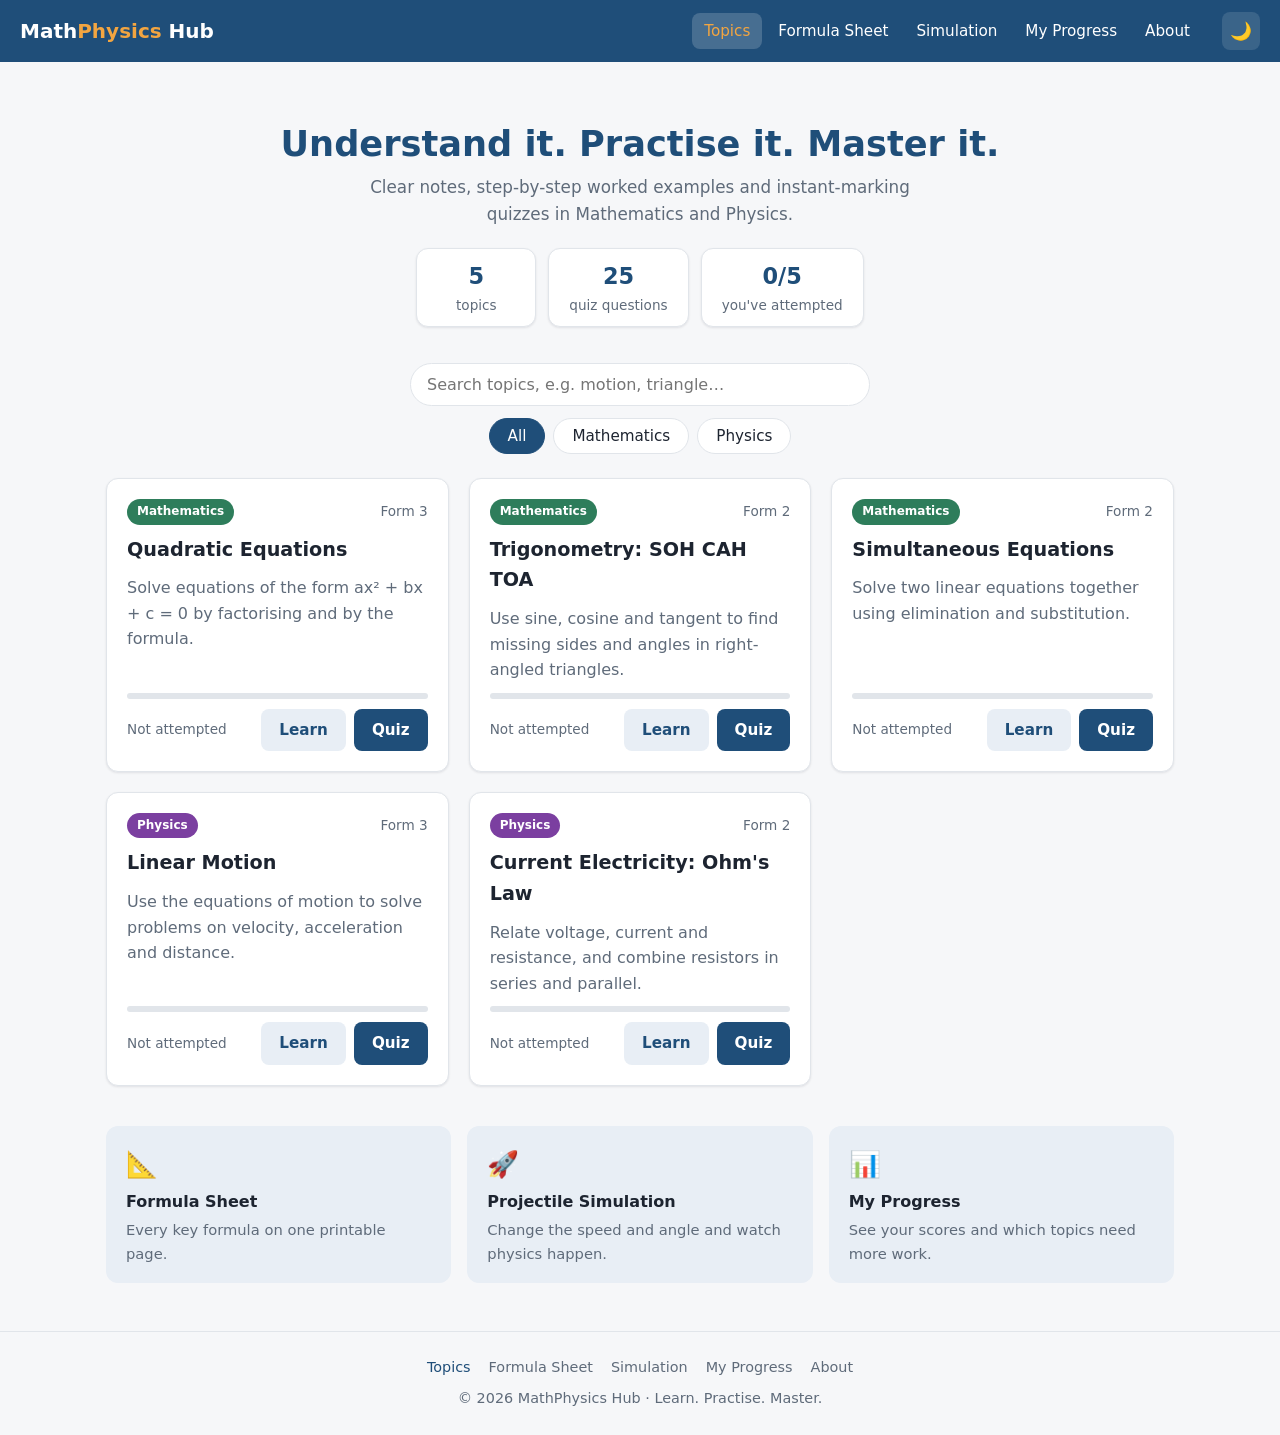
==== index.html @ a2890651 "first commit" ====
<!DOCTYPE html>
<html lang="en">
<head>
  <meta charset="UTF-8">
  <meta name="viewport" content="width=device-width, initial-scale=1.0">
  <title>MathPhysics Hub — Learn &amp; Practise</title>
  <meta name="description" content="Free Mathematics and Physics notes, worked examples and quizzes for secondary school students.">
  <link rel="stylesheet" href="css/style.css">
</head>
<body data-page="home">

  <div id="site-header"></div>

  <main>
    <section class="hero">
      <h1>Understand it. Practise it. Master it.</h1>
      <p>Clear notes, step-by-step worked examples and instant-marking quizzes in Mathematics and Physics.</p>
      <div class="hero-stats" id="hero-stats"></div>
    </section>

    <!-- Search and subject filter -->
    <div class="toolbar">
      <input type="search" id="search" class="search" placeholder="Search topics, e.g. motion, triangle…" aria-label="Search topics">
      <div class="filters" id="filters">
        <button class="filter active" data-subject="All">All</button>
        <button class="filter" data-subject="Mathematics">Mathematics</button>
        <button class="filter" data-subject="Physics">Physics</button>
      </div>
    </div>

    <!-- Topic cards are inserted here by js/home.js -->
    <section class="topic-grid" id="topic-grid"></section>
    <p class="empty" id="empty" hidden>No topics match your search.</p>

    <!-- Quick links to the other pages -->
    <section class="feature-row">
      <a class="feature" href="formulas.html">
        <span class="feature-icon">📐</span>
        <b>Formula Sheet</b>
        <span>Every key formula on one printable page.</span>
      </a>
      <a class="feature" href="simulation.html">
        <span class="feature-icon">🚀</span>
        <b>Projectile Simulation</b>
        <span>Change the speed and angle and watch physics happen.</span>
      </a>
      <a class="feature" href="progress.html">
        <span class="feature-icon">📊</span>
        <b>My Progress</b>
        <span>See your scores and which topics need more work.</span>
      </a>
    </section>
  </main>

  <div id="site-footer"></div>

  <script src="js/data.js"></script>
  <script src="js/progress.js"></script>
  <script src="js/layout.js"></script>
  <script src="js/home.js"></script>
</body>
</html>
---- css/style.css ----
/* =========================================================
   style.css — one stylesheet for the whole site.
   Change the colours in :root to restyle everything.
   Dark mode colours are in [data-theme="dark"].
   ========================================================= */

:root {
  --primary: #1f4e79;      /* main blue */
  --primary-dark: #163a5a;
  --primary-soft: #e8eef5;
  --accent: #f2a541;       /* orange highlight */
  --accent-soft: #fff8ec;
  --maths: #2e7d5b;        /* green tag */
  --physics: #7b3fa0;      /* purple tag */
  --bg: #f6f7f9;
  --card: #ffffff;
  --text: #1d2430;
  --muted: #5f6b7a;
  --border: #e1e5ea;
  --good: #2e7d32;
  --good-soft: #e8f5e9;
  --bad: #c62828;
  --bad-soft: #fdecea;
  --mid: #b26a00;
  --header: #1f4e79;
  --radius: 12px;
  --shadow: 0 1px 3px rgba(16, 24, 40, 0.06), 0 1px 2px rgba(16, 24, 40, 0.04);
}

[data-theme="dark"] {
  --primary: #7fb3e6;
  --primary-dark: #a5cbf0;
  --primary-soft: #1d2b3a;
  --accent: #f2b45c;
  --accent-soft: #2a2416;
  --maths: #3f9b74;
  --physics: #9a62bf;
  --bg: #11161d;
  --card: #1a212b;
  --text: #e6eaf0;
  --muted: #9aa6b5;
  --border: #2c3542;
  --good: #66bb6a;
  --good-soft: #1b2e1e;
  --bad: #ef6b6b;
  --bad-soft: #3a1f1f;
  --mid: #f2b45c;
  --header: #0d1a28;
  --shadow: none;
}

* { box-sizing: border-box; margin: 0; padding: 0; }

body {
  font-family: system-ui, -apple-system, "Segoe UI", Roboto, sans-serif;
  background: var(--bg);
  color: var(--text);
  line-height: 1.6;
  display: flex;
  flex-direction: column;
  min-height: 100vh;
}

main { flex: 1; width: 100%; max-width: 1100px; margin: 0 auto; padding: 24px 16px 48px; }
.page { max-width: 800px; }
.page.wide { max-width: 1100px; }

a { color: var(--primary); }
h1 { font-size: 1.9rem; line-height: 1.25; margin: 8px 0; }
h2 { font-size: 1.2rem; }
h3 { font-size: 1.05rem; margin-bottom: 6px; }
ul, ol { padding-left: 22px; margin: 6px 0; }
button, input, select { font-family: inherit; }

/* ---------- Header ---------- */
.site-header {
  background: var(--header);
  color: #fff;
  padding: 12px 20px;
  display: flex;
  align-items: center;
  flex-wrap: wrap;
  gap: 8px 20px;
  position: sticky;
  top: 0;
  z-index: 10;
}
.logo { color: #fff; font-weight: 700; font-size: 1.25rem; text-decoration: none; margin-right: auto; }
.logo span { color: #f2a541; }
.header-buttons { order: 2; display: flex; gap: 6px; }
#main-nav { order: 1; display: flex; gap: 4px; flex-wrap: wrap; }
#main-nav a {
  color: #fff;
  text-decoration: none;
  font-weight: 500;
  padding: 6px 12px;
  border-radius: 8px;
  font-size: 0.95rem;
}
#main-nav a:hover { background: rgba(255, 255, 255, 0.12); }
#main-nav a.active { background: rgba(255, 255, 255, 0.18); color: #f2a541; }

.icon-btn {
  background: rgba(255, 255, 255, 0.12);
  border: none;
  color: #fff;
  width: 38px;
  height: 38px;
  border-radius: 8px;
  font-size: 1.1rem;
  cursor: pointer;
}
.icon-btn:hover { background: rgba(255, 255, 255, 0.22); }
.menu-btn { display: none; }

/* ---------- Footer ---------- */
.site-footer { text-align: center; padding: 24px 16px; color: var(--muted); font-size: 0.9rem; border-top: 1px solid var(--border); }
.footer-nav { display: flex; justify-content: center; flex-wrap: wrap; gap: 6px 18px; margin-bottom: 8px; }
.footer-nav a { color: var(--muted); text-decoration: none; }
.footer-nav a:hover, .footer-nav a.active { color: var(--primary); }

/* ---------- Home page ---------- */
.hero { text-align: center; padding: 28px 0 16px; }
.hero h1 { font-size: 2.2rem; color: var(--primary); }
.hero p { color: var(--muted); max-width: 560px; margin: 0 auto; font-size: 1.05rem; }
.hero-stats { display: flex; justify-content: center; gap: 12px; margin-top: 20px; flex-wrap: wrap; }
.hero-stats div, .stat {
  background: var(--card);
  border: 1px solid var(--border);
  border-radius: var(--radius);
  padding: 10px 20px;
  min-width: 120px;
  display: flex;
  flex-direction: column;
  box-shadow: var(--shadow);
}
.hero-stats b, .stat b { font-size: 1.4rem; color: var(--primary); }
.hero-stats span, .stat span { font-size: 0.85rem; color: var(--muted); }

.toolbar { display: flex; flex-direction: column; align-items: center; gap: 12px; margin: 20px 0 24px; }
.search {
  width: 100%;
  max-width: 460px;
  padding: 11px 16px;
  border: 1px solid var(--border);
  border-radius: 999px;
  background: var(--card);
  color: var(--text);
  font-size: 1rem;
}
.search:focus { outline: 2px solid var(--primary); outline-offset: 1px; }

.filters { display: flex; justify-content: center; gap: 8px; flex-wrap: wrap; }
.filter {
  border: 1px solid var(--border);
  background: var(--card);
  color: var(--text);
  padding: 8px 18px;
  border-radius: 999px;
  cursor: pointer;
  font-size: 0.95rem;
}
.filter.active { background: var(--primary); color: var(--card); border-color: var(--primary); }

.topic-grid { display: grid; grid-template-columns: repeat(auto-fill, minmax(290px, 1fr)); gap: 20px; }
.empty { text-align: center; color: var(--muted); padding: 24px; }

.topic-card {
  background: var(--card);
  border: 1px solid var(--border);
  border-radius: var(--radius);
  padding: 20px;
  display: flex;
  flex-direction: column;
  gap: 10px;
  box-shadow: var(--shadow);
  transition: transform 0.15s, box-shadow 0.15s;
}
.topic-card:hover { transform: translateY(-2px); box-shadow: 0 6px 16px rgba(16, 24, 40, 0.08); }
.topic-card h2 a { color: var(--text); text-decoration: none; }
.topic-card h2 a:hover { color: var(--primary); }
.topic-card p { color: var(--muted); flex: 1; }
.card-top, .card-bottom { display: flex; justify-content: space-between; align-items: center; gap: 8px; flex-wrap: wrap; }
.card-actions { display: flex; gap: 8px; flex-wrap: wrap; }
.card-actions.center { justify-content: center; margin-top: 16px; }

.mini-bar { height: 6px; background: var(--border); border-radius: 999px; overflow: hidden; }
.mini-bar div { height: 100%; background: var(--good); border-radius: 999px; }

.feature-row { display: grid; grid-template-columns: repeat(auto-fit, minmax(240px, 1fr)); gap: 16px; margin-top: 40px; }
.feature {
  background: var(--primary-soft);
  border-radius: var(--radius);
  padding: 18px 20px;
  text-decoration: none;
  color: var(--text);
  display: flex;
  flex-direction: column;
  gap: 4px;
}
.feature:hover { outline: 2px solid var(--primary); }
.feature-icon { font-size: 1.6rem; }
.feature span:last-child { color: var(--muted); font-size: 0.92rem; }

.tag { font-size: 0.75rem; font-weight: 600; color: #fff; padding: 3px 10px; border-radius: 999px; }
.tag.maths { background: var(--maths); }
.tag.physics { background: var(--physics); }
.level { font-size: 0.85rem; color: var(--muted); margin-left: 6px; }

.score-badge { font-size: 0.85rem; font-weight: 600; color: var(--good); }
.score-badge.none { color: var(--muted); font-weight: 400; }

/* ---------- Buttons ---------- */
.btn {
  display: inline-block;
  background: var(--primary);
  color: var(--card);
  border: none;
  padding: 9px 18px;
  border-radius: 8px;
  font-size: 0.95rem;
  font-weight: 600;
  text-decoration: none;
  cursor: pointer;
}
.btn:hover { background: var(--primary-dark); }
.btn-light { background: var(--primary-soft); color: var(--primary); }
.btn-light:hover { background: var(--border); }
.btn-small { padding: 6px 12px; font-size: 0.85rem; }
.btn-danger { background: transparent; color: var(--bad); border: 1px solid var(--bad); margin-top: 24px; }
.btn-danger:hover { background: var(--bad-soft); }

/* ---------- Topic page ---------- */
.breadcrumb { font-size: 0.9rem; color: var(--muted); margin-bottom: 12px; }
.breadcrumb a { text-decoration: none; }
.breadcrumb span { color: var(--text); }
.lead { color: var(--muted); font-size: 1.05rem; margin-bottom: 8px; }
.section-title { margin: 32px 0 12px; color: var(--primary); border-bottom: 2px solid var(--accent); padding-bottom: 4px; display: inline-block; }
.maths-title { color: var(--maths); }
.physics-title { color: var(--physics); }

.key-formulas:not(:empty) {
  background: var(--accent-soft);
  border: 1px solid var(--accent);
  border-radius: var(--radius);
  padding: 16px 20px;
  margin-top: 18px;
}
.key-formulas h2 { font-size: 1rem; margin-bottom: 4px; }
.key-formulas li, .formula-block li { font-family: "Cambria Math", Georgia, serif; font-size: 1.05rem; }

.note, .example {
  background: var(--card);
  border: 1px solid var(--border);
  border-radius: var(--radius);
  padding: 18px 20px;
  margin-bottom: 14px;
  box-shadow: var(--shadow);
}
.formula {
  background: var(--accent-soft);
  border-left: 4px solid var(--accent);
  padding: 10px 14px;
  margin: 10px 0;
  font-family: "Cambria Math", Georgia, serif;
  font-size: 1.1rem;
  line-height: 1.9;
}
.example-q { font-size: 1.05rem; }
.hint { color: var(--muted); font-size: 0.9rem; margin: 4px 0 10px; }
.solution { margin-top: 12px; padding-top: 12px; border-top: 1px dashed var(--border); }
.solution li { margin-bottom: 4px; }
.answer { font-weight: 700; color: var(--good); margin-top: 8px; }

.cta { text-align: center; background: var(--primary-soft); border-radius: var(--radius); padding: 24px; margin-top: 32px; }
.cta:empty { display: none; }
.cta p { margin-bottom: 10px; font-weight: 600; }

.pager { display: flex; justify-content: space-between; gap: 12px; margin-top: 24px; }
.pager-link {
  flex: 1;
  max-width: 48%;
  border: 1px solid var(--border);
  background: var(--card);
  border-radius: var(--radius);
  padding: 12px 16px;
  text-decoration: none;
  color: var(--text);
  font-weight: 600;
  display: flex;
  flex-direction: column;
}
.pager-link span { color: var(--muted); font-size: 0.85rem; font-weight: 400; }
.pager-link.next { text-align: right; margin-left: auto; }
.pager-link:hover { border-color: var(--primary); }

/* ---------- Quiz page ---------- */
.progress { background: var(--border); height: 8px; border-radius: 999px; overflow: hidden; margin-top: 12px; }
.progress-fill { background: var(--accent); height: 100%; width: 0; transition: width 0.3s; }
.progress-text { color: var(--muted); font-size: 0.9rem; margin: 6px 0 16px; }

.quiz-card { background: var(--card); border: 1px solid var(--border); border-radius: var(--radius); padding: 24px; box-shadow: var(--shadow); }
.question { font-size: 1.15rem; font-weight: 600; margin-bottom: 16px; }
.options { display: grid; gap: 10px; }
.option {
  text-align: left;
  padding: 12px 16px;
  border: 2px solid var(--border);
  background: var(--card);
  color: var(--text);
  border-radius: 10px;
  font-size: 1rem;
  cursor: pointer;
  display: flex;
  align-items: center;
  gap: 12px;
}
.option .key {
  flex-shrink: 0;
  width: 26px;
  height: 26px;
  border-radius: 6px;
  background: var(--primary-soft);
  color: var(--primary);
  font-size: 0.85rem;
  font-weight: 700;
  display: grid;
  place-items: center;
}
.option:hover:not(:disabled) { border-color: var(--primary); }
.option:disabled { cursor: default; color: var(--text); }
.option.correct { border-color: var(--good); background: var(--good-soft); }
.option.wrong { border-color: var(--bad); background: var(--bad-soft); }

.feedback { margin-top: 16px; }
.feedback p { margin-bottom: 10px; }
.good { color: var(--good); font-weight: 700; }
.bad { color: var(--bad); font-weight: 700; }

.results { text-align: center; padding: 12px 0; }
.big-score { font-size: 3rem; font-weight: 800; color: var(--primary); }
.percent { font-size: 1.3rem; color: var(--accent); font-weight: 700; margin-bottom: 8px; }

.review { list-style: none; padding: 0; }
.review li { border-left: 4px solid var(--border); padding: 8px 14px; margin-bottom: 10px; background: var(--bg); border-radius: 0 8px 8px 0; }
.review li.good-item { border-color: var(--good); }
.review li.bad-item { border-color: var(--bad); }

/* ---------- Progress page ---------- */
.stat-row { display: flex; gap: 12px; flex-wrap: wrap; margin: 20px 0; }
.stat { flex: 1; }
.progress-item {
  background: var(--card);
  border: 1px solid var(--border);
  border-radius: var(--radius);
  padding: 14px 18px;
  margin-bottom: 12px;
  display: flex;
  flex-direction: column;
  gap: 8px;
}
.progress-item-top, .progress-item-bottom { display: flex; justify-content: space-between; align-items: center; gap: 8px; flex-wrap: wrap; }
.progress-item-bottom span { color: var(--muted); font-size: 0.9rem; }
.progress-title { font-weight: 600; margin-left: 8px; text-decoration: none; color: var(--text); }
.progress-title:hover { color: var(--primary); }
.status { font-size: 0.85rem; font-weight: 600; }
.status.good { color: var(--good); }
.status.mid { color: var(--mid); }
.status.none { color: var(--muted); }

/* ---------- Formula sheet ---------- */
.title-row { display: flex; justify-content: space-between; align-items: flex-start; gap: 12px; flex-wrap: wrap; }
.formula-grid { display: grid; grid-template-columns: repeat(auto-fill, minmax(320px, 1fr)); gap: 14px; }
.formula-block { background: var(--card); border: 1px solid var(--border); border-radius: var(--radius); padding: 16px 20px; }
.formula-block h3 a { color: var(--text); text-decoration: none; }
.formula-block li { margin: 4px 0; }

/* ---------- Simulation ---------- */
.sim-layout { display: grid; grid-template-columns: 280px 1fr; gap: 20px; margin: 20px 0; align-items: start; }
.sim-controls {
  background: var(--card);
  border: 1px solid var(--border);
  border-radius: var(--radius);
  padding: 18px;
  display: flex;
  flex-direction: column;
  gap: 14px;
}
.sim-controls label { display: flex; flex-direction: column; gap: 6px; font-size: 0.95rem; }
.sim-controls input[type="range"] { width: 100%; accent-color: var(--accent); }
.sim-controls select { padding: 8px; border-radius: 8px; border: 1px solid var(--border); background: var(--card); color: var(--text); }
.sim-results:not(:empty) { border-top: 1px dashed var(--border); padding-top: 12px; }
.sim-canvas-wrap { background: var(--card); border: 1px solid var(--border); border-radius: var(--radius); padding: 8px; }
#canvas { width: 100%; height: auto; display: block; }

/* ---------- Small screens (phones & tablets) ---------- */
@media (max-width: 800px) {
  .sim-layout { grid-template-columns: 1fr; }
}

@media (max-width: 760px) {
  .menu-btn { display: block; }
  #main-nav {
    order: 3;
    display: none;
    width: 100%;
    flex-direction: column;
    padding-top: 6px;
  }
  #main-nav.open { display: flex; }
  .hero h1 { font-size: 1.7rem; }
  h1 { font-size: 1.55rem; }
  .pager { flex-direction: column; }
  .pager-link { max-width: 100%; }
}

/* ---------- Printing (formula sheet) ---------- */
@media print {
  #site-header, #site-footer, .no-print { display: none !important; }
  body { background: #fff; color: #000; }
  .formula-block { break-inside: avoid; border-color: #999; }
}
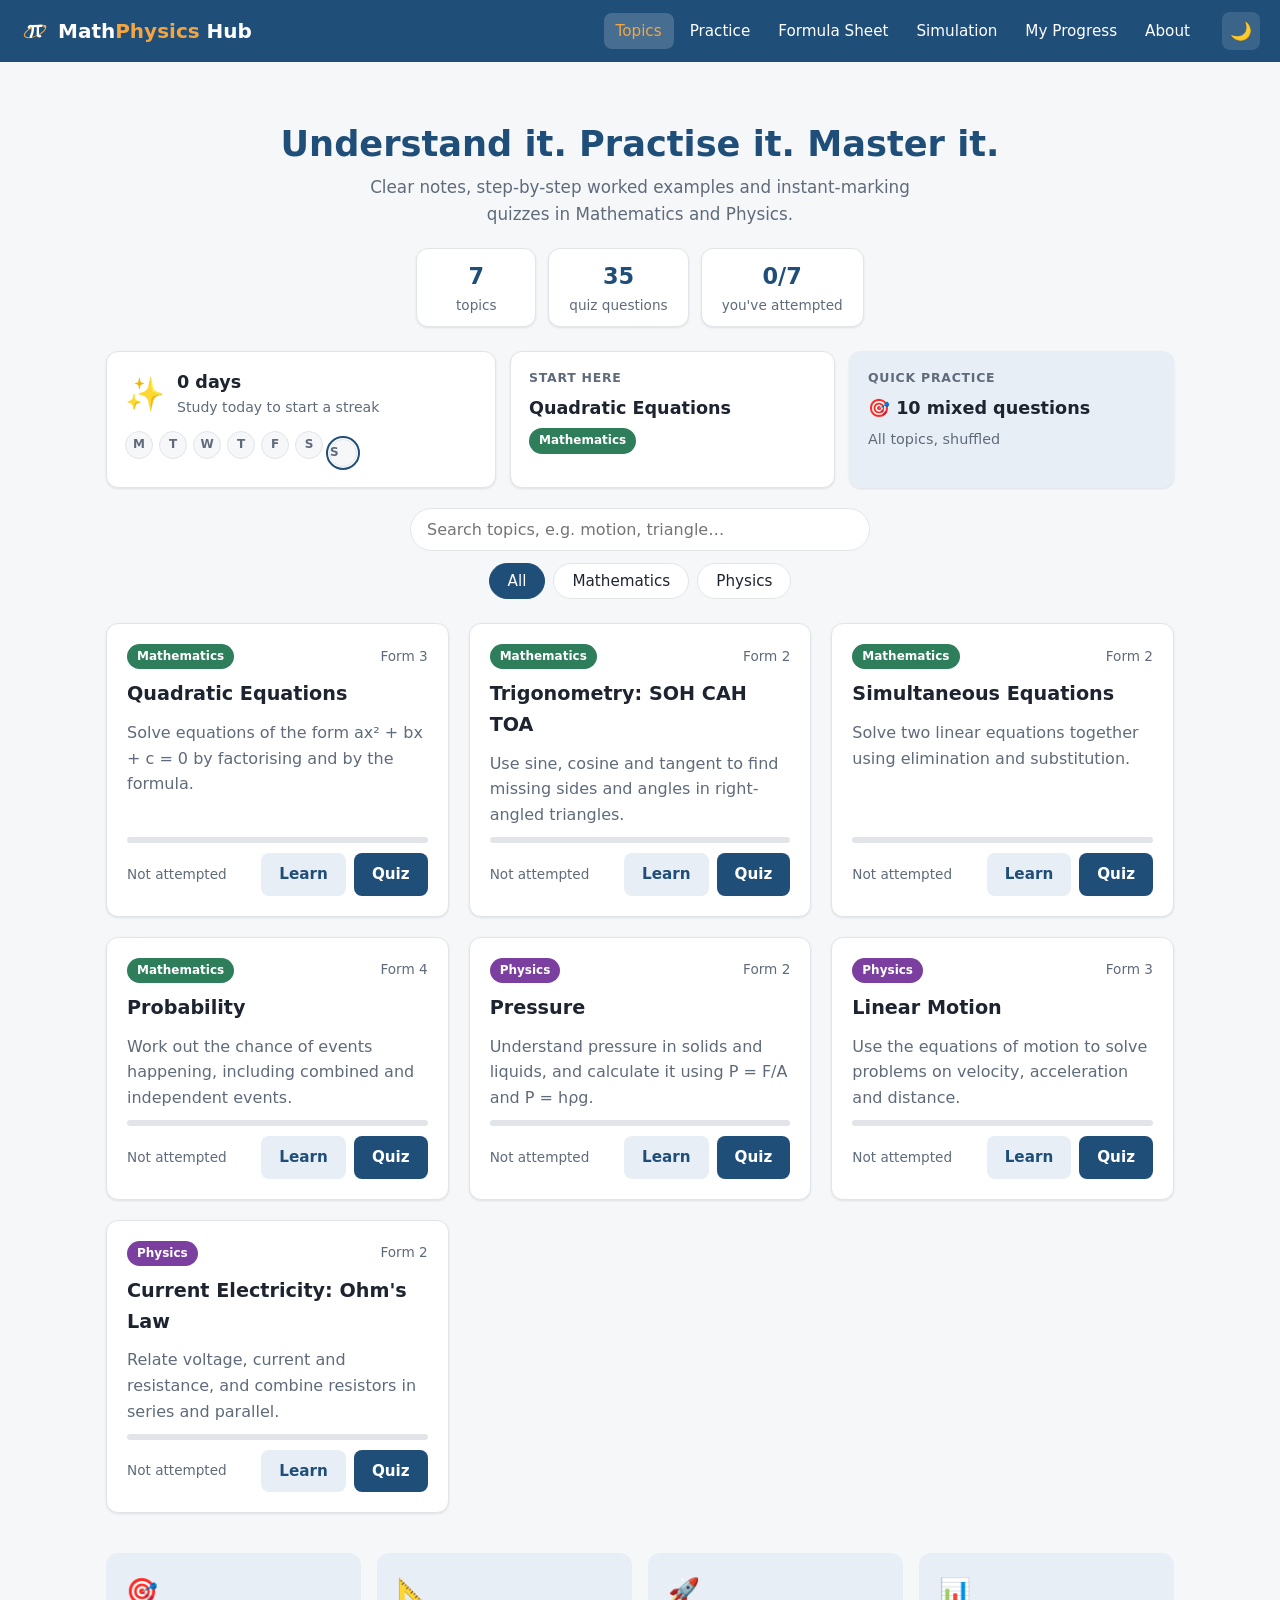
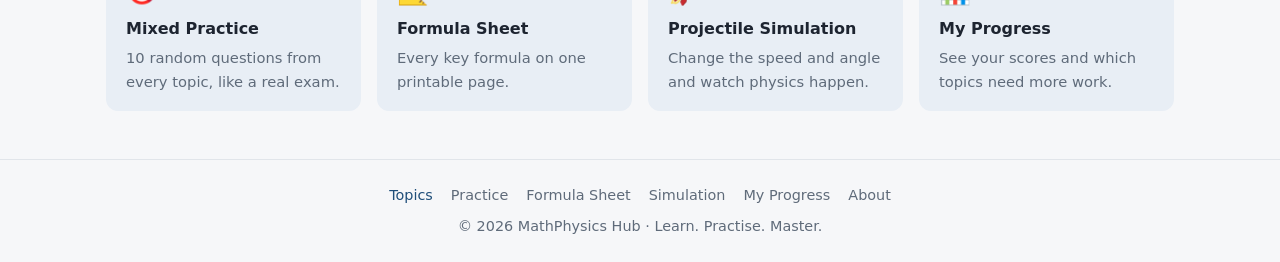
==== commit 341055e0: "Make site installable as an app (PWA) and add new features - Manifest, icons and service worker for " ====
--- a/index.html
+++ b/index.html
@@ -6,6 +6,16 @@
   <title>MathPhysics Hub — Learn &amp; Practise</title>
   <meta name="description" content="Free Mathematics and Physics notes, worked examples and quizzes for secondary school students.">
   <link rel="stylesheet" href="css/style.css">
+  <!-- Install as an app (PWA) -->
+  <link rel="manifest" href="manifest.webmanifest">
+  <meta name="theme-color" content="#1f4e79">
+  <link rel="icon" href="icons/icon.svg" type="image/svg+xml">
+  <link rel="icon" href="icons/icon-192.png" type="image/png" sizes="192x192">
+  <link rel="apple-touch-icon" href="icons/apple-touch-icon.png">
+  <meta name="apple-mobile-web-app-capable" content="yes">
+  <meta name="mobile-web-app-capable" content="yes">
+  <meta name="apple-mobile-web-app-title" content="MathPhysics">
+  <meta name="apple-mobile-web-app-status-bar-style" content="default">
 </head>
 <body data-page="home">
 
@@ -17,6 +27,22 @@
       <p>Clear notes, step-by-step worked examples and instant-marking quizzes in Mathematics and Physics.</p>
       <div class="hero-stats" id="hero-stats"></div>
     </section>
+
+    <!-- Install-as-app banner: shown by js/layout.js only when the phone can install -->
+    <section class="install-banner" id="install-banner" hidden>
+      <img src="icons/icon-192.png" alt="" width="52" height="52">
+      <div>
+        <b>Get the MathPhysics app</b>
+        <span>Install it on your phone. It opens from your home screen and works without internet.</span>
+      </div>
+      <div class="install-banner-actions">
+        <button class="btn install-trigger">Install</button>
+        <button class="install-dismiss" aria-label="Hide this message">Not now</button>
+      </div>
+    </section>
+
+    <!-- Study streak, continue where you left off, quick practice (js/home.js) -->
+    <section class="today" id="today"></section>
 
     <!-- Search and subject filter -->
     <div class="toolbar">
@@ -34,6 +60,11 @@
 
     <!-- Quick links to the other pages -->
     <section class="feature-row">
+      <a class="feature" href="quiz.html?id=mixed">
+        <span class="feature-icon">🎯</span>
+        <b>Mixed Practice</b>
+        <span>10 random questions from every topic, like a real exam.</span>
+      </a>
       <a class="feature" href="formulas.html">
         <span class="feature-icon">📐</span>
         <b>Formula Sheet</b>
--- a/css/style.css
+++ b/css/style.css
@@ -86,7 +86,8 @@
   z-index: 10;
 }
 .logo { color: #fff; font-weight: 700; font-size: 1.25rem; text-decoration: none; margin-right: auto; }
-.logo span { color: #f2a541; }
+.logo em { color: #f2a541; font-style: normal; }
+.nav-install { display: none; }
 .header-buttons { order: 2; display: flex; gap: 6px; }
 #main-nav { order: 1; display: flex; gap: 4px; flex-wrap: wrap; }
 #main-nav a {
@@ -393,6 +394,132 @@
 .sim-canvas-wrap { background: var(--card); border: 1px solid var(--border); border-radius: var(--radius); padding: 8px; }
 #canvas { width: 100%; height: auto; display: block; }
 
+/* ---------- Install as an app ---------- */
+.logo { display: inline-flex; align-items: center; gap: 8px; }
+.logo img { border-radius: 7px; }
+.install-btn {
+  background: #f2a541;
+  color: #1d2430;
+  border: none;
+  border-radius: 8px;
+  padding: 0 12px;
+  height: 38px;
+  font-weight: 700;
+  font-size: 0.9rem;
+  cursor: pointer;
+}
+.install-btn:hover { background: #f7bb68; }
+[hidden] { display: none !important; }
+
+.install-banner {
+  display: flex;
+  align-items: center;
+  gap: 14px;
+  background: var(--accent-soft);
+  border: 1px solid var(--accent);
+  border-radius: var(--radius);
+  padding: 14px 18px;
+  margin: 8px 0 20px;
+}
+.install-banner img { border-radius: 12px; flex-shrink: 0; }
+.install-banner div:nth-child(2) { flex: 1; display: flex; flex-direction: column; }
+.install-banner div:nth-child(2) span { color: var(--muted); font-size: 0.92rem; }
+.install-banner-actions { display: flex; align-items: center; gap: 8px; }
+.install-dismiss { background: none; border: none; color: var(--muted); cursor: pointer; font-size: 0.9rem; padding: 8px; }
+
+/* ---------- Today panel (home) ---------- */
+.today { display: grid; grid-template-columns: 1.2fr 1fr 1fr; gap: 14px; margin: 8px 0 4px; }
+.today-card {
+  background: var(--card);
+  border: 1px solid var(--border);
+  border-radius: var(--radius);
+  padding: 16px 18px;
+  box-shadow: var(--shadow);
+  display: flex;
+  flex-direction: column;
+  gap: 6px;
+  color: var(--text);
+  text-decoration: none;
+  align-items: flex-start;
+}
+a.today-card:hover { outline: 2px solid var(--primary); }
+.today-card b { font-size: 1.1rem; }
+.today-card > span:last-child:not(.tag) { color: var(--muted); font-size: 0.9rem; }
+.today-label { font-size: 0.78rem; text-transform: uppercase; letter-spacing: 0.06em; color: var(--muted); font-weight: 600; }
+.today-card.practice { background: var(--primary-soft); border-color: transparent; }
+.streak-top { display: flex; align-items: center; gap: 12px; }
+.streak-top div { display: flex; flex-direction: column; }
+.streak-top span:not(.flame) { color: var(--muted); font-size: 0.88rem; }
+.flame { font-size: 2rem; line-height: 1; }
+.week { display: flex; gap: 6px; margin-top: 6px; }
+.day {
+  width: 28px;
+  height: 28px;
+  border-radius: 50%;
+  display: grid;
+  place-items: center;
+  font-size: 0.75rem;
+  font-weight: 600;
+  background: var(--bg);
+  color: var(--muted);
+  border: 1px solid var(--border);
+}
+.day.on { background: var(--accent); color: #1d2430; border-color: var(--accent); }
+.day.today { outline: 2px solid var(--primary); outline-offset: 1px; }
+
+/* ---------- Mixed practice & sharing ---------- */
+.from-tag { display: inline-block; margin-bottom: 10px; }
+.revise { background: var(--bad-soft); border-radius: 10px; padding: 10px 14px; margin: 14px auto 0; max-width: 520px; }
+.revise.good-box { background: var(--good-soft); }
+.subject-switch { display: inline-flex; gap: 4px; margin-left: 10px; vertical-align: middle; }
+.subject-switch a { padding: 2px 10px; border-radius: 999px; border: 1px solid var(--border); font-size: 0.82rem; color: var(--muted); }
+.subject-switch a.on { background: var(--primary); border-color: var(--primary); color: var(--card); }
+.share-btn {
+  margin-top: 14px;
+  background: none;
+  border: 1px dashed var(--border);
+  color: var(--primary);
+  border-radius: 999px;
+  padding: 8px 18px;
+  font-size: 0.95rem;
+  cursor: pointer;
+}
+.share-btn:hover { border-color: var(--primary); }
+.muted { color: var(--muted); font-size: 0.9rem; }
+
+/* ---------- Toast & modal ---------- */
+.toast {
+  position: fixed;
+  left: 50%;
+  bottom: calc(20px + env(safe-area-inset-bottom));
+  transform: translateX(-50%);
+  background: #1d2430;
+  color: #fff;
+  padding: 12px 16px;
+  border-radius: 10px;
+  display: flex;
+  align-items: center;
+  gap: 14px;
+  box-shadow: 0 8px 24px rgba(0, 0, 0, 0.25);
+  z-index: 50;
+  width: max-content;
+  max-width: calc(100% - 32px);
+  font-size: 0.95rem;
+}
+.toast-action { background: #f2a541; color: #1d2430; border: none; border-radius: 6px; padding: 6px 12px; font-weight: 700; cursor: pointer; }
+.modal { position: fixed; inset: 0; background: rgba(0, 0, 0, 0.5); display: grid; place-items: center; padding: 16px; z-index: 60; }
+.modal-box { background: var(--card); color: var(--text); border-radius: var(--radius); padding: 22px; max-width: 420px; width: 100%; }
+.modal-box h2 { margin-bottom: 10px; color: var(--primary); }
+.modal-box li { margin-bottom: 8px; }
+.modal-box .btn { margin-top: 10px; width: 100%; }
+.share-icon { display: inline-block; border: 1px solid var(--border); border-radius: 4px; padding: 0 5px; }
+
+/* When opened as an installed app: respect the phone's notch / home bar */
+@media (display-mode: standalone) {
+  .site-header { padding-top: calc(12px + env(safe-area-inset-top)); }
+  .site-footer { padding-bottom: calc(24px + env(safe-area-inset-bottom)); }
+}
+
 /* ---------- Small screens (phones & tablets) ---------- */
 @media (max-width: 800px) {
   .sim-layout { grid-template-columns: 1fr; }
@@ -409,6 +536,25 @@
   }
   #main-nav.open { display: flex; }
   .hero h1 { font-size: 1.7rem; }
+  .today { grid-template-columns: 1fr; }
+  .install-banner { flex-wrap: wrap; }
+  .install-banner-actions { width: 100%; justify-content: flex-end; }
+  #install-btn { display: none !important; }   /* on phones it lives in the menu instead */
+  .nav-install {
+    display: block;
+    text-align: left;
+    background: #f2a541;
+    color: #1d2430;
+    border: none;
+    border-radius: 8px;
+    padding: 8px 12px;
+    font-weight: 700;
+    font-size: 0.95rem;
+    margin-top: 4px;
+    cursor: pointer;
+  }
+  .site-header { padding: 10px 14px; }
+  .logo { font-size: 1.1rem; }
   h1 { font-size: 1.55rem; }
   .pager { flex-direction: column; }
   .pager-link { max-width: 100%; }
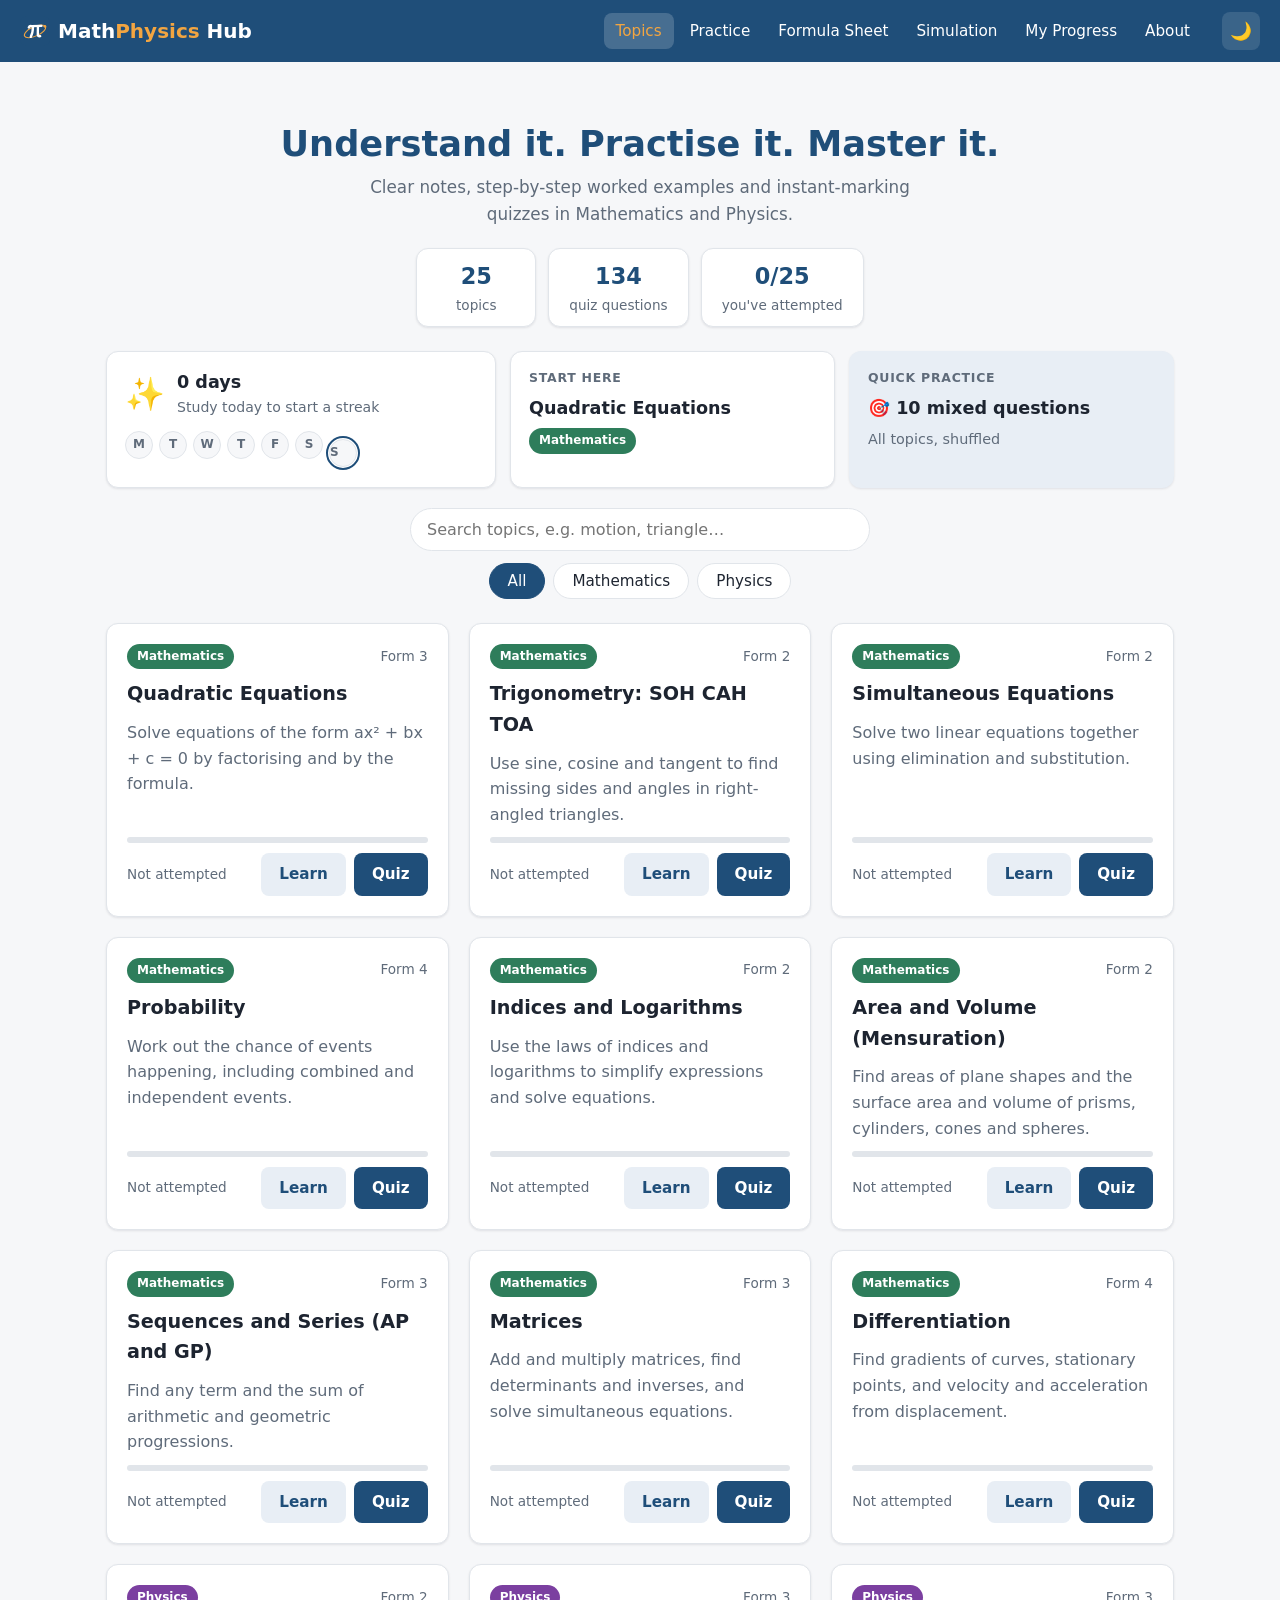
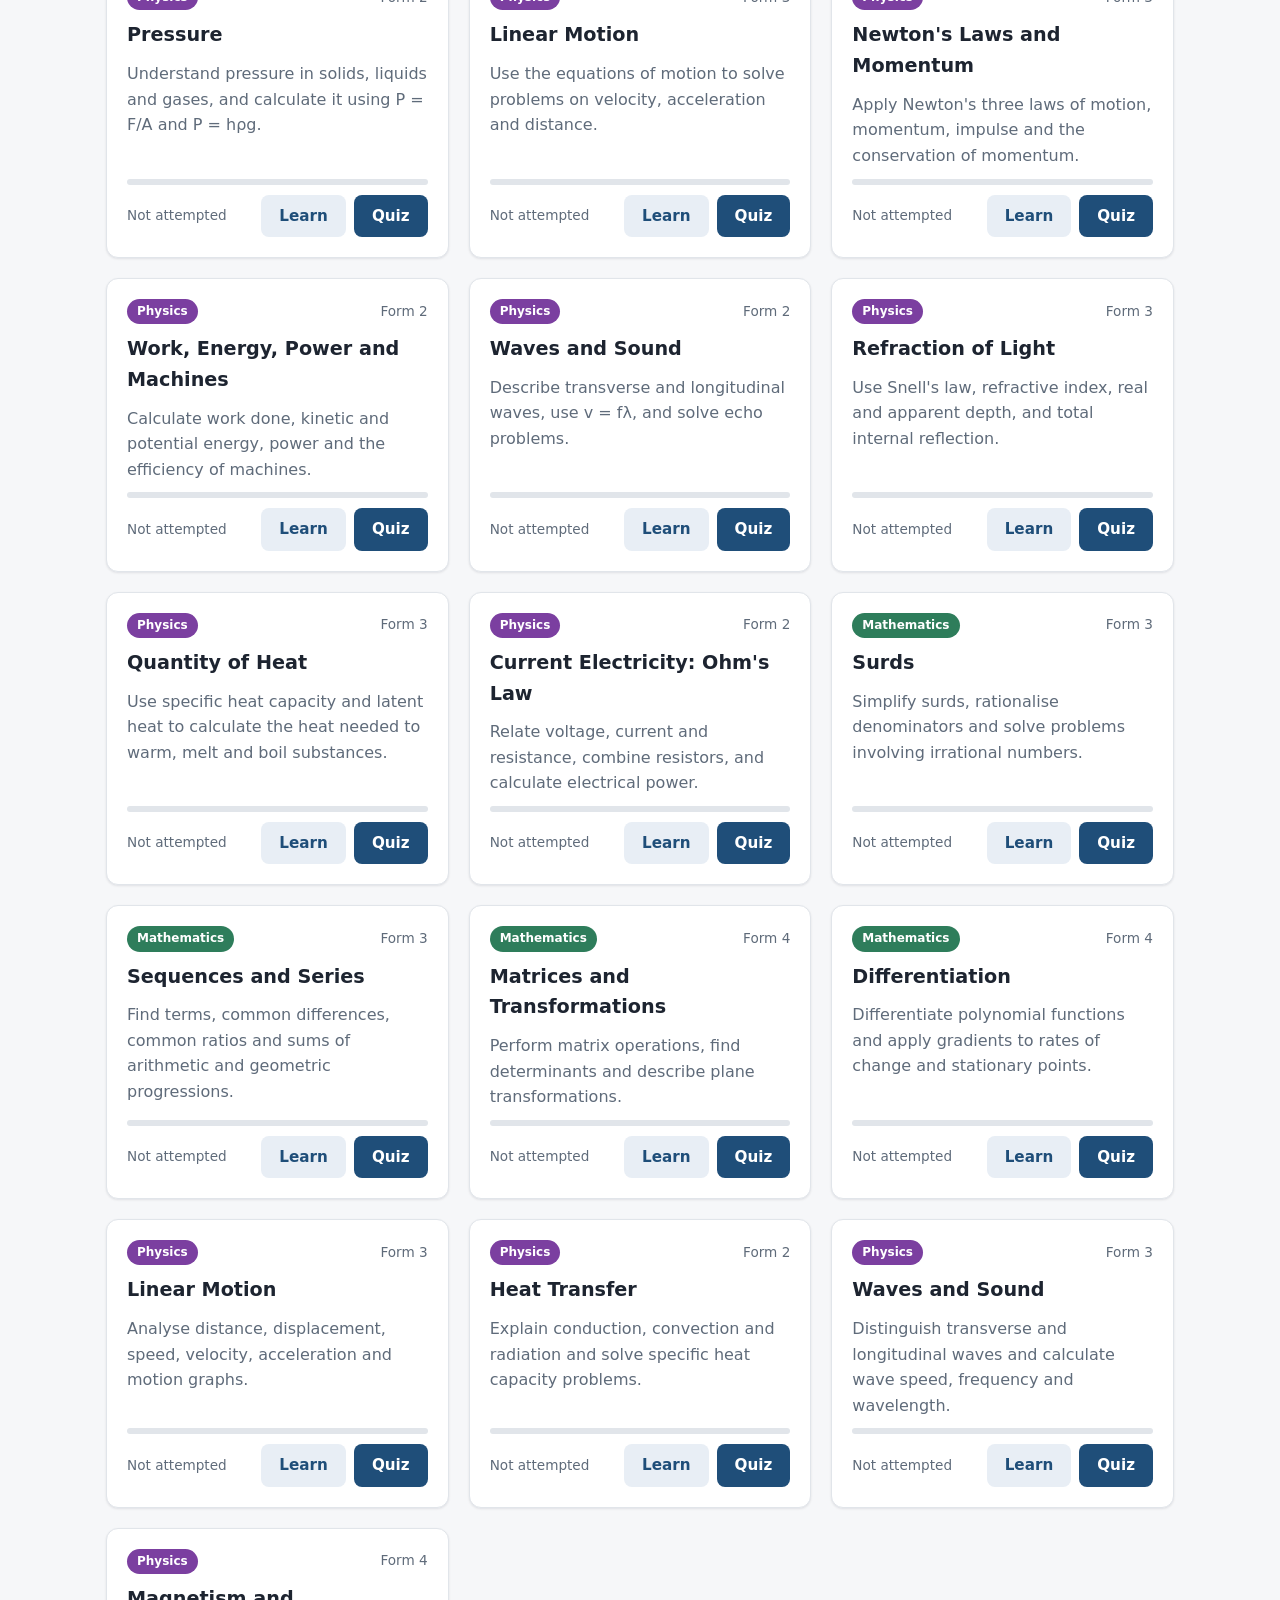
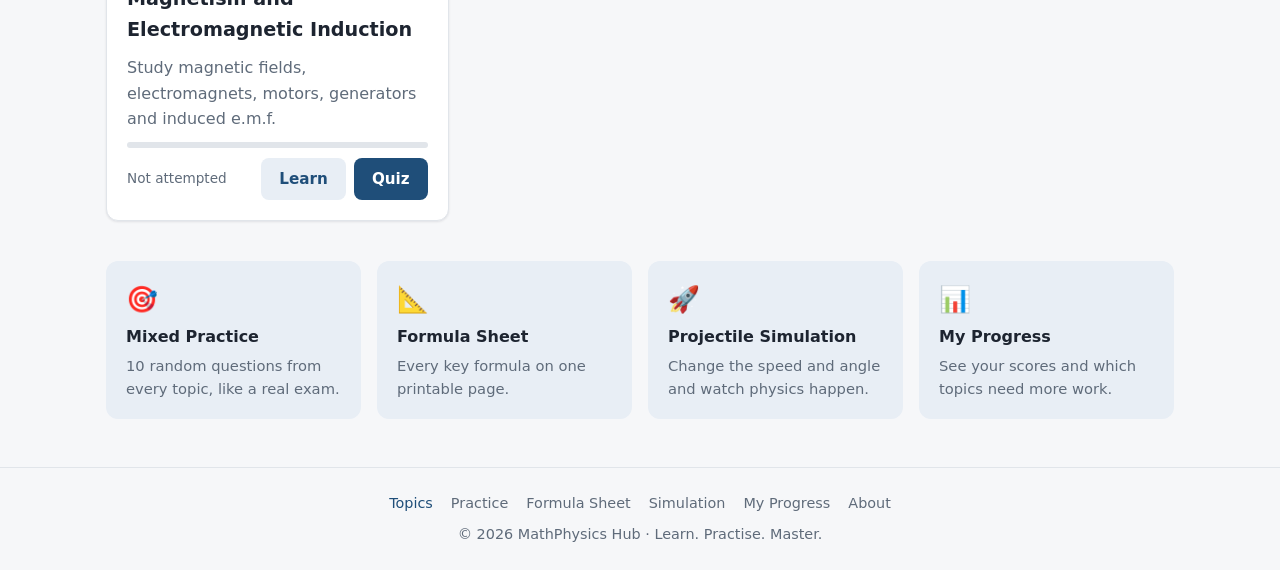
==== commit 2fab4584: "Integrate KCSE topics and practice page" ====
--- a/index.html
+++ b/index.html
@@ -86,6 +86,7 @@
   <div id="site-footer"></div>
 
   <script src="js/data.js"></script>
+  <script src="js/extra-topics.js"></script>
   <script src="js/progress.js"></script>
   <script src="js/layout.js"></script>
   <script src="js/home.js"></script>
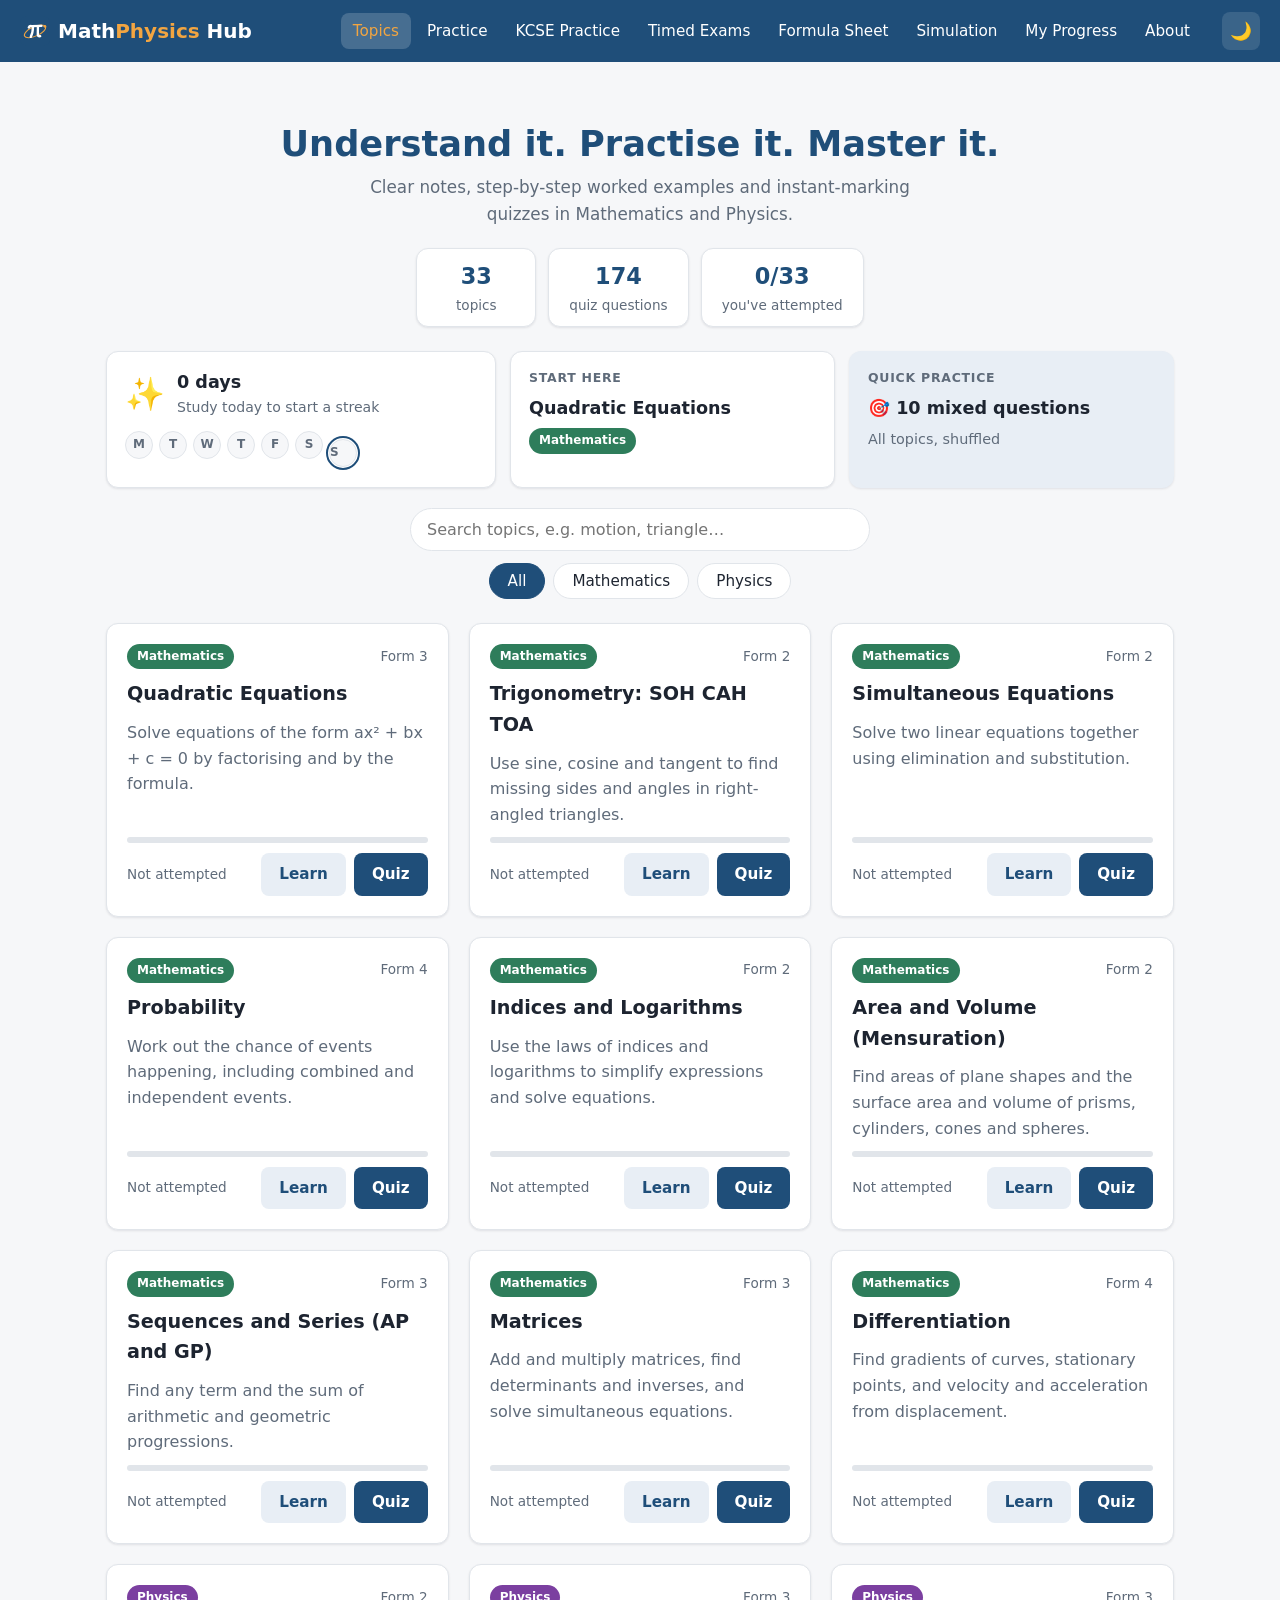
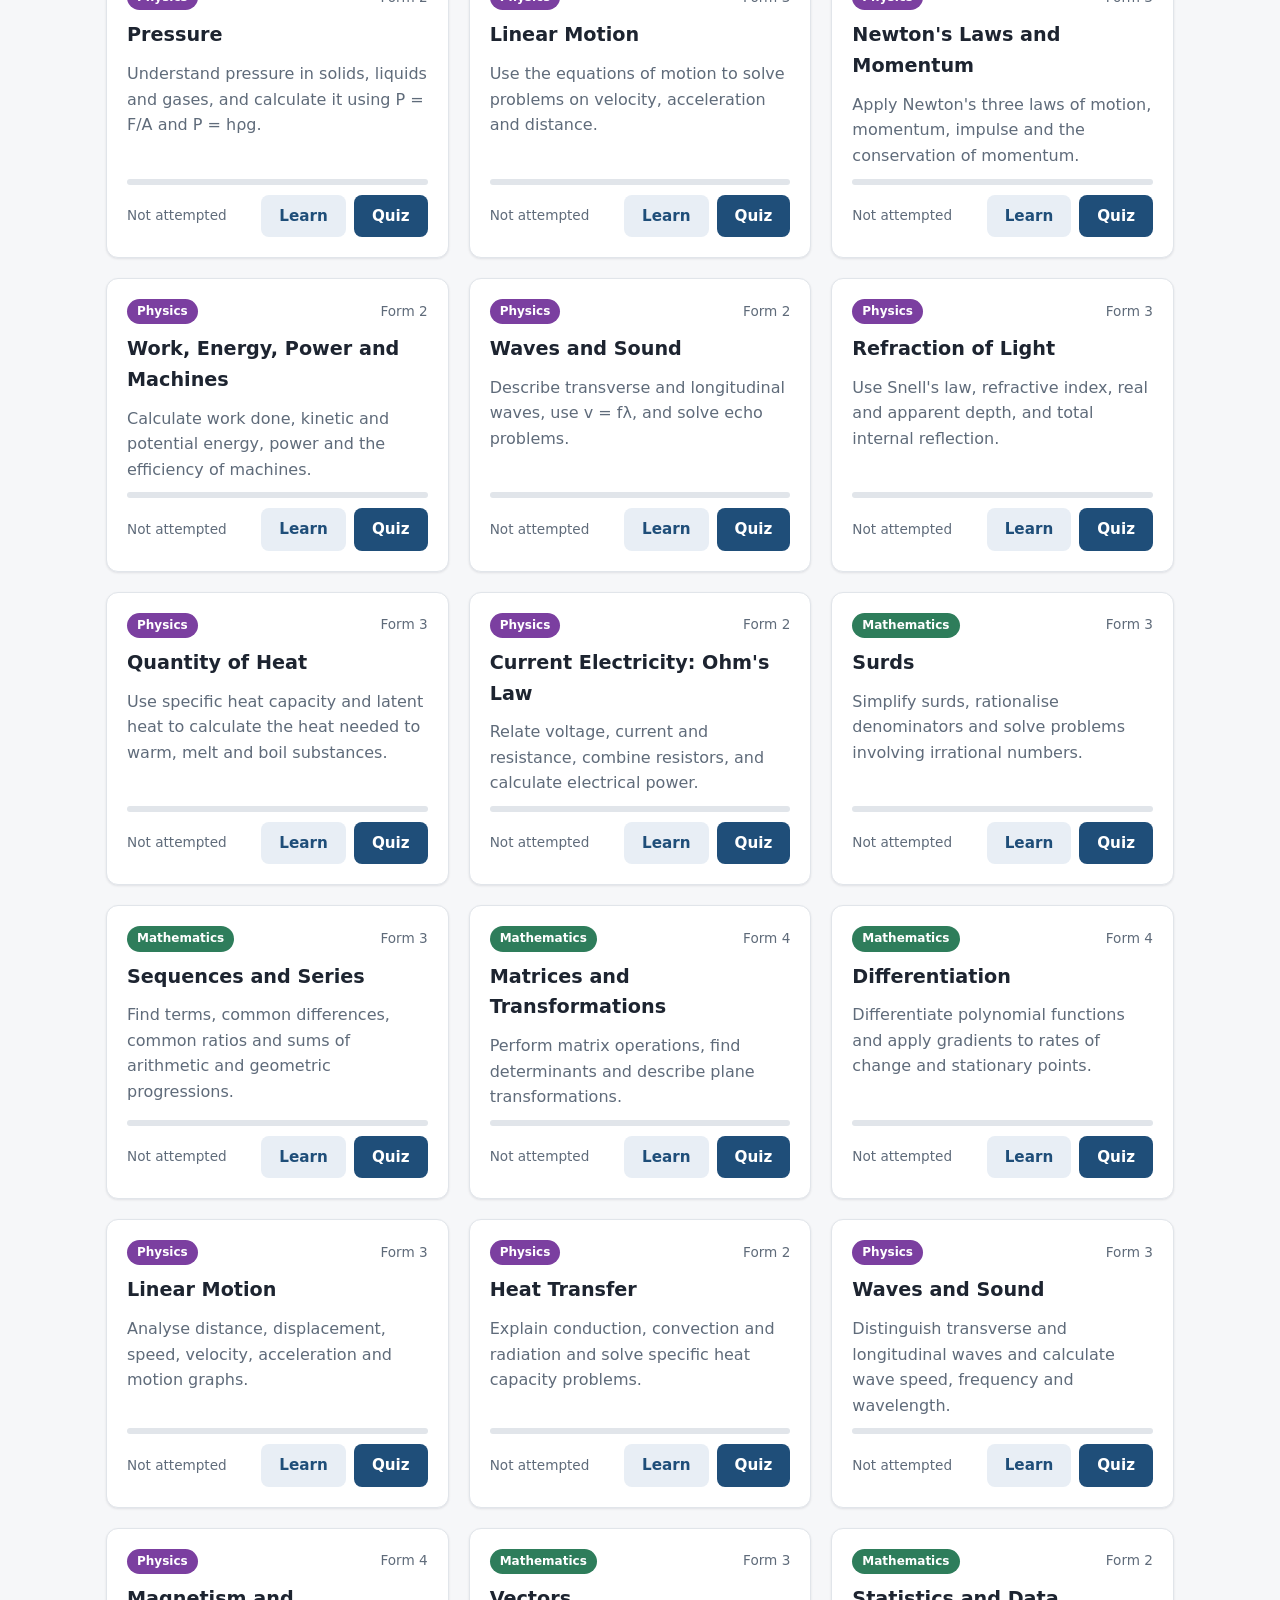
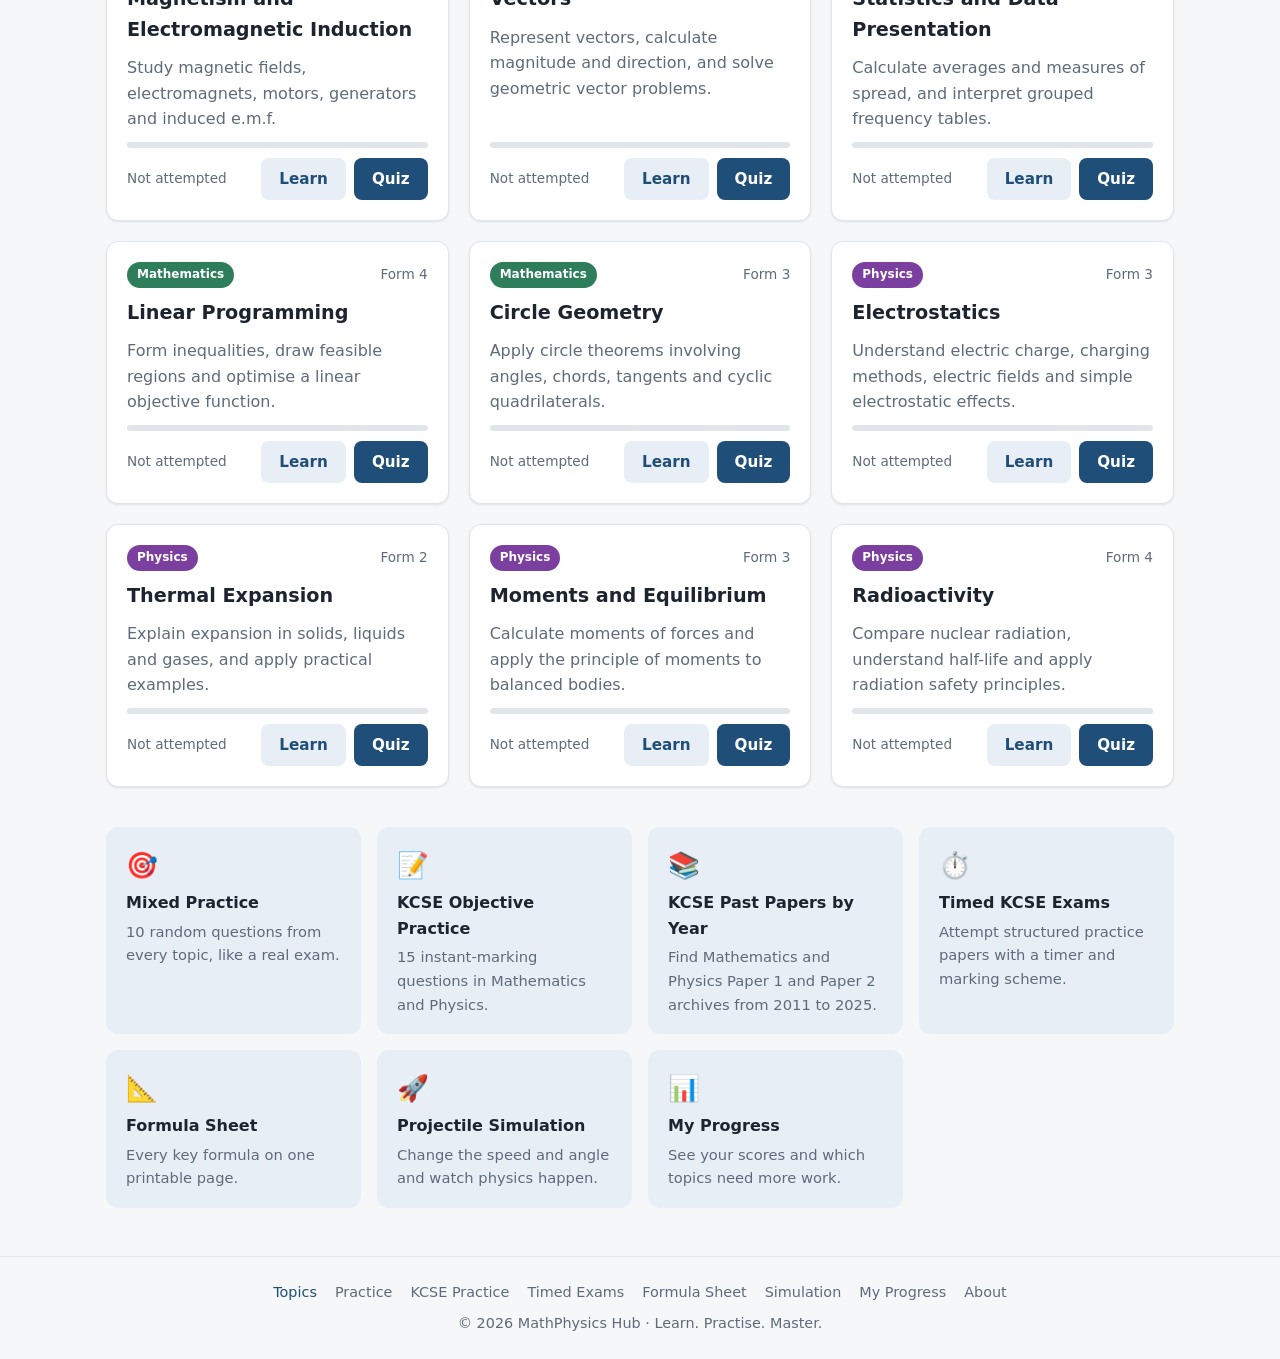
==== commit d472907a: "Add dashboard access to KCSE papers and timed exams" ====
--- a/index.html
+++ b/index.html
@@ -1,94 +1,26 @@
 <!DOCTYPE html>
 <html lang="en">
 <head>
-  <meta charset="UTF-8">
-  <meta name="viewport" content="width=device-width, initial-scale=1.0">
-  <title>MathPhysics Hub — Learn &amp; Practise</title>
-  <meta name="description" content="Free Mathematics and Physics notes, worked examples and quizzes for secondary school students.">
-  <link rel="stylesheet" href="css/style.css">
-  <!-- Install as an app (PWA) -->
-  <link rel="manifest" href="manifest.webmanifest">
-  <meta name="theme-color" content="#1f4e79">
-  <link rel="icon" href="icons/icon.svg" type="image/svg+xml">
-  <link rel="icon" href="icons/icon-192.png" type="image/png" sizes="192x192">
-  <link rel="apple-touch-icon" href="icons/apple-touch-icon.png">
-  <meta name="apple-mobile-web-app-capable" content="yes">
-  <meta name="mobile-web-app-capable" content="yes">
-  <meta name="apple-mobile-web-app-title" content="MathPhysics">
-  <meta name="apple-mobile-web-app-status-bar-style" content="default">
-</head>
-<body data-page="home">
-
-  <div id="site-header"></div>
-
-  <main>
-    <section class="hero">
-      <h1>Understand it. Practise it. Master it.</h1>
-      <p>Clear notes, step-by-step worked examples and instant-marking quizzes in Mathematics and Physics.</p>
-      <div class="hero-stats" id="hero-stats"></div>
-    </section>
-
-    <!-- Install-as-app banner: shown by js/layout.js only when the phone can install -->
-    <section class="install-banner" id="install-banner" hidden>
-      <img src="icons/icon-192.png" alt="" width="52" height="52">
-      <div>
-        <b>Get the MathPhysics app</b>
-        <span>Install it on your phone. It opens from your home screen and works without internet.</span>
-      </div>
-      <div class="install-banner-actions">
-        <button class="btn install-trigger">Install</button>
-        <button class="install-dismiss" aria-label="Hide this message">Not now</button>
-      </div>
-    </section>
-
-    <!-- Study streak, continue where you left off, quick practice (js/home.js) -->
-    <section class="today" id="today"></section>
-
-    <!-- Search and subject filter -->
-    <div class="toolbar">
-      <input type="search" id="search" class="search" placeholder="Search topics, e.g. motion, triangle…" aria-label="Search topics">
-      <div class="filters" id="filters">
-        <button class="filter active" data-subject="All">All</button>
-        <button class="filter" data-subject="Mathematics">Mathematics</button>
-        <button class="filter" data-subject="Physics">Physics</button>
-      </div>
-    </div>
-
-    <!-- Topic cards are inserted here by js/home.js -->
-    <section class="topic-grid" id="topic-grid"></section>
-    <p class="empty" id="empty" hidden>No topics match your search.</p>
-
-    <!-- Quick links to the other pages -->
-    <section class="feature-row">
-      <a class="feature" href="quiz.html?id=mixed">
-        <span class="feature-icon">🎯</span>
-        <b>Mixed Practice</b>
-        <span>10 random questions from every topic, like a real exam.</span>
-      </a>
-      <a class="feature" href="formulas.html">
-        <span class="feature-icon">📐</span>
-        <b>Formula Sheet</b>
-        <span>Every key formula on one printable page.</span>
-      </a>
-      <a class="feature" href="simulation.html">
-        <span class="feature-icon">🚀</span>
-        <b>Projectile Simulation</b>
-        <span>Change the speed and angle and watch physics happen.</span>
-      </a>
-      <a class="feature" href="progress.html">
-        <span class="feature-icon">📊</span>
-        <b>My Progress</b>
-        <span>See your scores and which topics need more work.</span>
-      </a>
-    </section>
-  </main>
-
-  <div id="site-footer"></div>
-
-  <script src="js/data.js"></script>
-  <script src="js/extra-topics.js"></script>
-  <script src="js/progress.js"></script>
-  <script src="js/layout.js"></script>
-  <script src="js/home.js"></script>
-</body>
-</html>
+<meta charset="UTF-8"><meta name="viewport" content="width=device-width, initial-scale=1.0">
+<title>MathPhysics Hub — Learn &amp; Practise</title>
+<meta name="description" content="Free Mathematics and Physics notes, worked examples and quizzes for secondary school students.">
+<link rel="stylesheet" href="css/style.css"><link rel="manifest" href="manifest.webmanifest"><meta name="theme-color" content="#1f4e79">
+<link rel="icon" href="icons/icon.svg" type="image/svg+xml"><link rel="icon" href="icons/icon-192.png" type="image/png" sizes="192x192"><link rel="apple-touch-icon" href="icons/apple-touch-icon.png">
+<meta name="apple-mobile-web-app-capable" content="yes"><meta name="mobile-web-app-capable" content="yes"><meta name="apple-mobile-web-app-title" content="MathPhysics"><meta name="apple-mobile-web-app-status-bar-style" content="default">
+</head><body data-page="home"><div id="site-header"></div><main>
+<section class="hero"><h1>Understand it. Practise it. Master it.</h1><p>Clear notes, step-by-step worked examples and instant-marking quizzes in Mathematics and Physics.</p><div class="hero-stats" id="hero-stats"></div></section>
+<section class="install-banner" id="install-banner" hidden><img src="icons/icon-192.png" alt="" width="52" height="52"><div><b>Get the MathPhysics app</b><span>Install it on your phone. It opens from your home screen and works without internet.</span></div><div class="install-banner-actions"><button class="btn install-trigger">Install</button><button class="install-dismiss" aria-label="Hide this message">Not now</button></div></section>
+<section class="today" id="today"></section>
+<div class="toolbar"><input type="search" id="search" class="search" placeholder="Search topics, e.g. motion, triangle…" aria-label="Search topics"><div class="filters" id="filters"><button class="filter active" data-subject="All">All</button><button class="filter" data-subject="Mathematics">Mathematics</button><button class="filter" data-subject="Physics">Physics</button></div></div>
+<section class="topic-grid" id="topic-grid"></section><p class="empty" id="empty" hidden>No topics match your search.</p>
+<section class="feature-row">
+<a class="feature" href="quiz.html?id=mixed"><span class="feature-icon">🎯</span><b>Mixed Practice</b><span>10 random questions from every topic, like a real exam.</span></a>
+<a class="feature" href="kcse.html"><span class="feature-icon">📝</span><b>KCSE Objective Practice</b><span>15 instant-marking questions in Mathematics and Physics.</span></a>
+<a class="feature" href="past-papers.html"><span class="feature-icon">📚</span><b>KCSE Past Papers by Year</b><span>Find Mathematics and Physics Paper 1 and Paper 2 archives from 2011 to 2025.</span></a>
+<a class="feature" href="structured-papers.html"><span class="feature-icon">⏱️</span><b>Timed KCSE Exams</b><span>Attempt structured practice papers with a timer and marking scheme.</span></a>
+<a class="feature" href="formulas.html"><span class="feature-icon">📐</span><b>Formula Sheet</b><span>Every key formula on one printable page.</span></a>
+<a class="feature" href="simulation.html"><span class="feature-icon">🚀</span><b>Projectile Simulation</b><span>Change the speed and angle and watch physics happen.</span></a>
+<a class="feature" href="progress.html"><span class="feature-icon">📊</span><b>My Progress</b><span>See your scores and which topics need more work.</span></a>
+</section></main><div id="site-footer"></div>
+<script src="js/data.js"></script><script src="js/extra-topics.js"></script><script src="js/new-topics.js"></script><script src="js/progress.js"></script><script src="js/layout.js"></script><script src="js/home.js"></script>
+</body></html>
--- a/css/style.css
+++ b/css/style.css
@@ -566,3 +566,46 @@
   body { background: #fff; color: #000; }
   .formula-block { break-inside: avoid; border-color: #999; }
 }
+
+/* ---------- Timed structured KCSE examinations ---------- */
+.exam-notice { background:var(--accent-soft); border:1px solid var(--accent); border-radius:var(--radius); padding:14px 18px; margin:18px 0; }
+.exam-picker, .exam-instructions, .exam-question, .exam-result-head, .marking-question { background:var(--card); border:1px solid var(--border); border-radius:var(--radius); padding:18px; margin:16px 0; box-shadow:var(--shadow); }
+.exam-grid { display:grid; grid-template-columns:repeat(auto-fit,minmax(220px,1fr)); gap:12px; margin-top:14px; }
+.exam-choice { display:flex; flex-direction:column; align-items:flex-start; gap:5px; text-align:left; padding:16px; border:1px solid var(--border); border-radius:10px; background:var(--bg); color:var(--text); cursor:pointer; }
+.exam-choice:hover { border-color:var(--primary); outline:1px solid var(--primary); }
+.exam-choice span { color:var(--muted); font-size:.88rem; }
+.exam-toolbar { display:flex; justify-content:space-between; align-items:center; gap:16px; position:sticky; top:70px; z-index:5; background:var(--bg); padding:10px 0; }
+.exam-subject { font-size:1.15rem; font-weight:800; color:var(--primary); }
+.exam-clock { font-variant-numeric:tabular-nums; font-size:1.35rem; font-weight:800; padding:8px 14px; border-radius:10px; background:var(--primary-soft); color:var(--primary); }
+.exam-clock.time-low { color:var(--bad); background:var(--bad-soft); }
+.exam-qhead { display:flex; justify-content:space-between; align-items:center; border-bottom:1px solid var(--border); padding-bottom:8px; margin-bottom:12px; }
+.exam-qhead b, .marking-question h3 span { color:var(--muted); font-size:.9rem; }
+.exam-part { padding:12px 0; border-bottom:1px dashed var(--border); }
+.exam-part:last-child { border-bottom:0; }
+.exam-part p { margin-bottom:8px; }
+.mark-value { color:var(--muted); font-size:.88rem; white-space:nowrap; }
+.exam-answer { display:block; width:100%; resize:vertical; min-height:100px; border:1px solid var(--border); border-radius:8px; padding:12px; color:var(--text); background:var(--bg); font:inherit; }
+.exam-answer:focus, .self-mark:focus { outline:2px solid var(--primary); outline-offset:1px; }
+.exam-actions { display:flex; gap:10px; flex-wrap:wrap; margin:20px 0 30px; }
+.exam-result-head h2 { color:var(--primary); margin-bottom:8px; }
+.self-score { display:flex; align-items:baseline; gap:8px; flex-wrap:wrap; margin-top:14px; }
+.self-score strong { font-size:2.6rem; color:var(--primary); }
+.self-score span { color:var(--muted); }
+.self-score b { margin-left:auto; color:var(--accent); font-size:1.3rem; }
+.marking-question h3 { display:flex; justify-content:space-between; gap:10px; color:var(--primary); margin-bottom:12px; }
+.marking-part { padding:14px 0; border-top:1px solid var(--border); }
+.your-answer-label, .marking-scheme > b { font-size:.88rem; font-weight:700; color:var(--muted); margin-top:10px; }
+.your-answer { background:var(--bg); border:1px solid var(--border); border-radius:8px; padding:10px; white-space:normal; overflow-wrap:anywhere; min-height:40px; }
+.marking-scheme { background:var(--primary-soft); border-radius:8px; padding:12px 16px; margin:12px 0; }
+.marking-scheme ol { margin-top:8px; }
+.marking-scheme li { margin:5px 0; }
+.model-answer { margin-top:10px; }
+.self-mark-label { display:block; font-weight:700; margin:10px 0 5px; }
+.self-mark { width:110px; padding:9px; border:1px solid var(--border); border-radius:8px; background:var(--card); color:var(--text); font:inherit; }
+.marking-complete { color:var(--good); font-weight:700; margin-top:12px; }
+@media print {
+ .site-header,.site-footer,.exam-picker,.exam-toolbar,.exam-actions,.exam-notice { display:none !important; }
+ body { background:#fff; color:#000; }
+ .marking-question,.exam-result-head { break-inside:avoid; box-shadow:none; }
+ .marking-scheme { background:#f3f3f3; }
+}
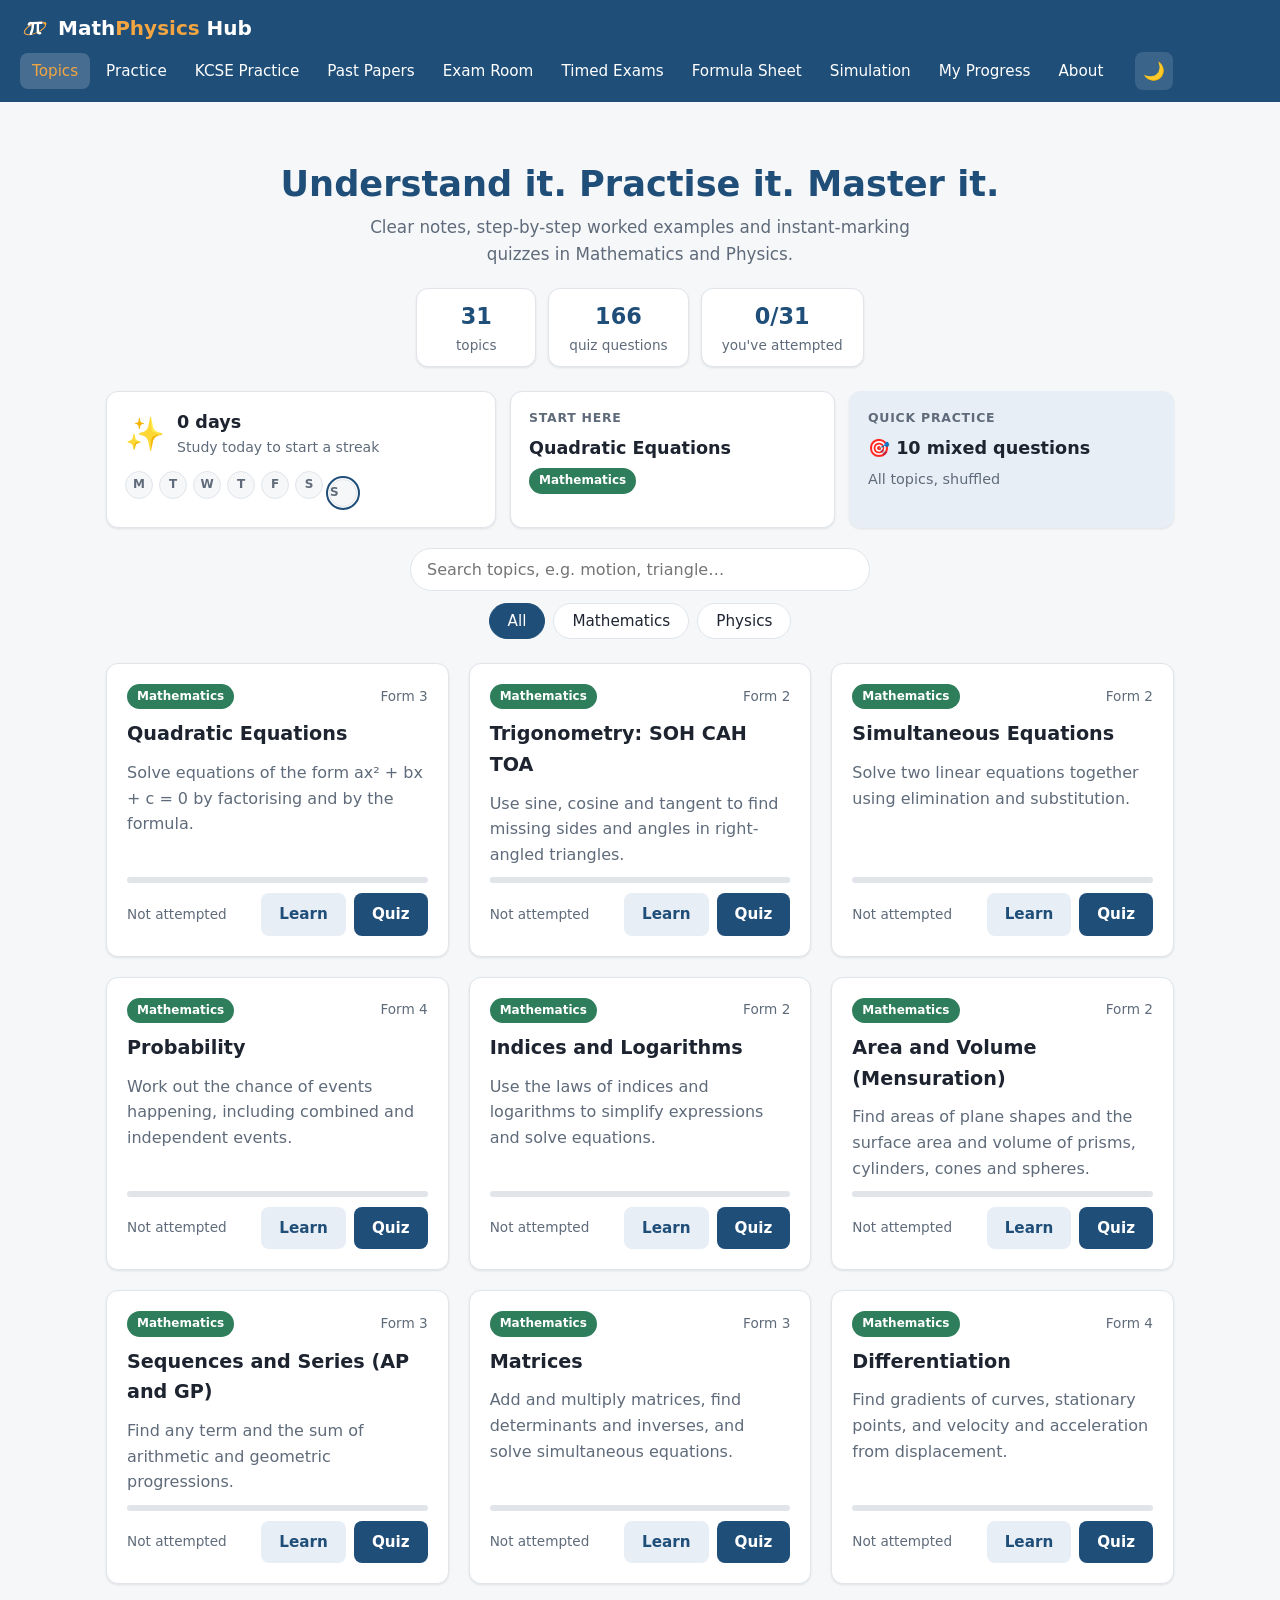
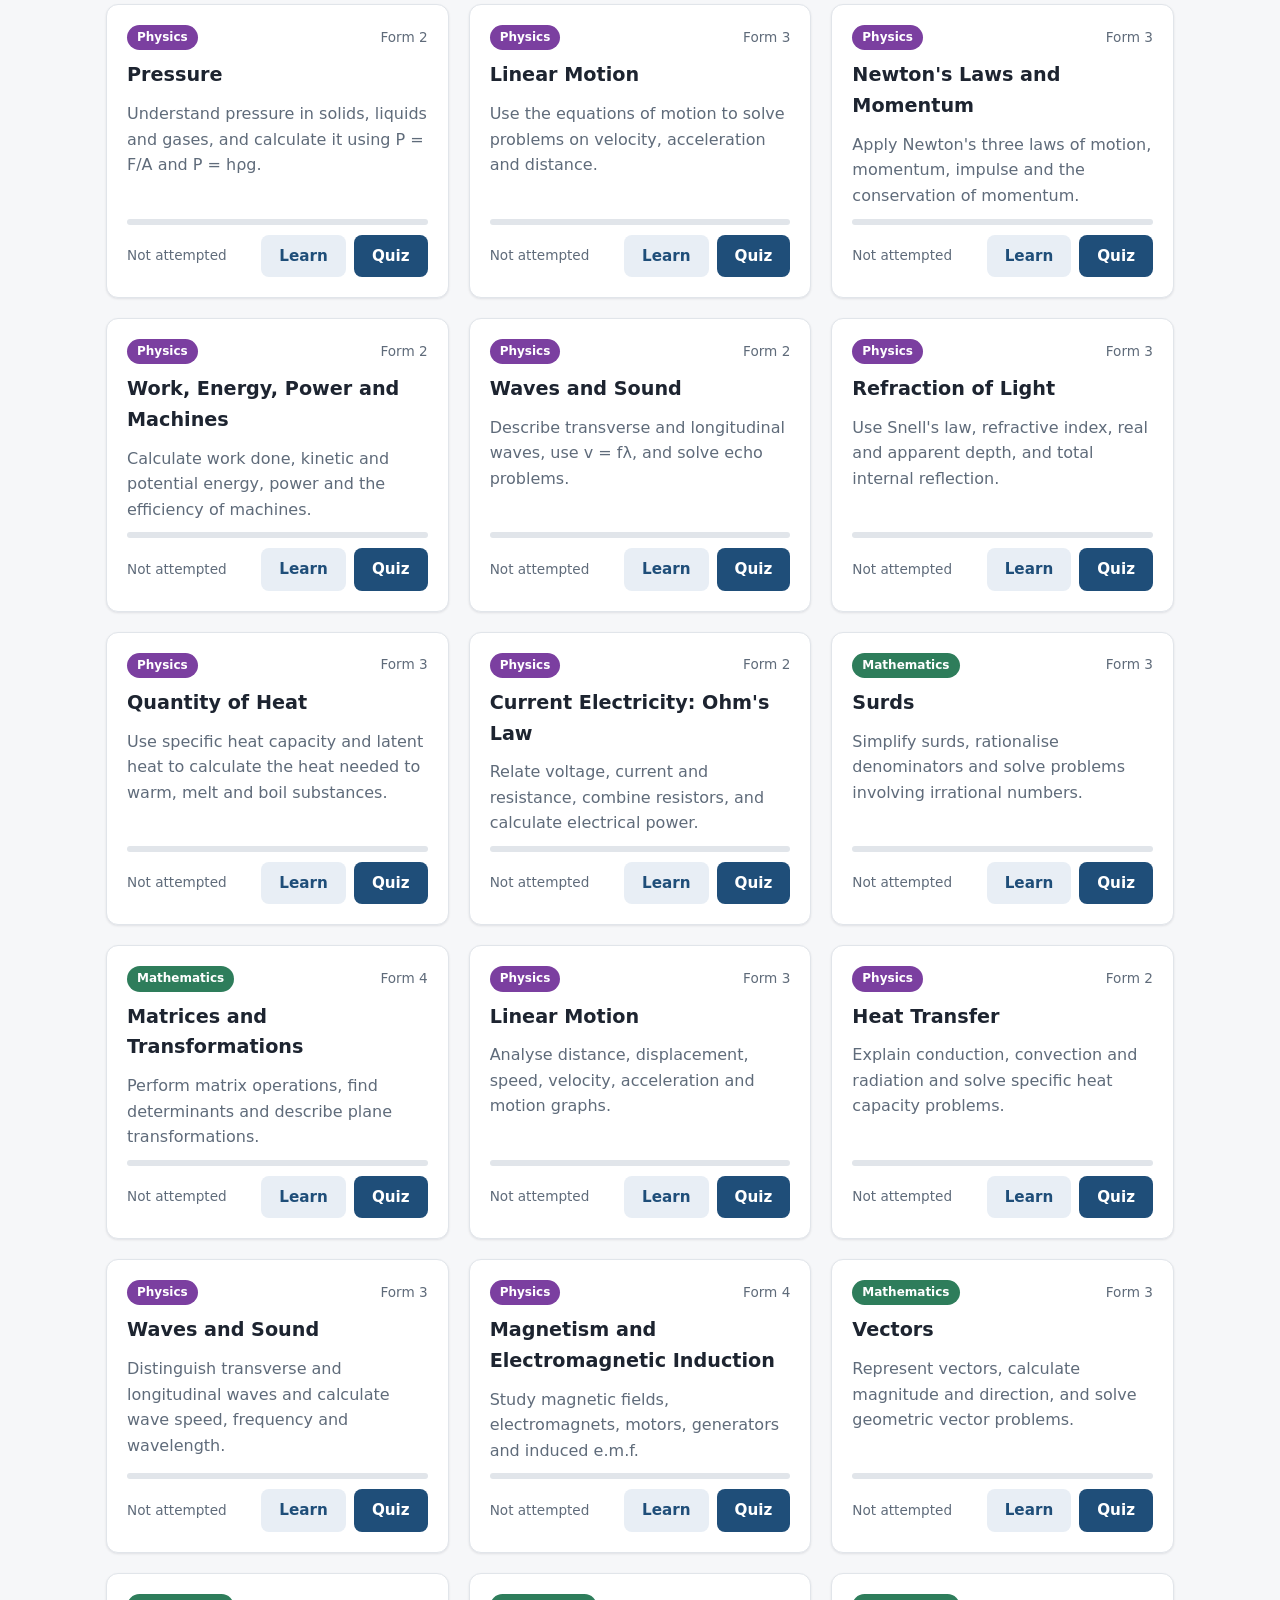
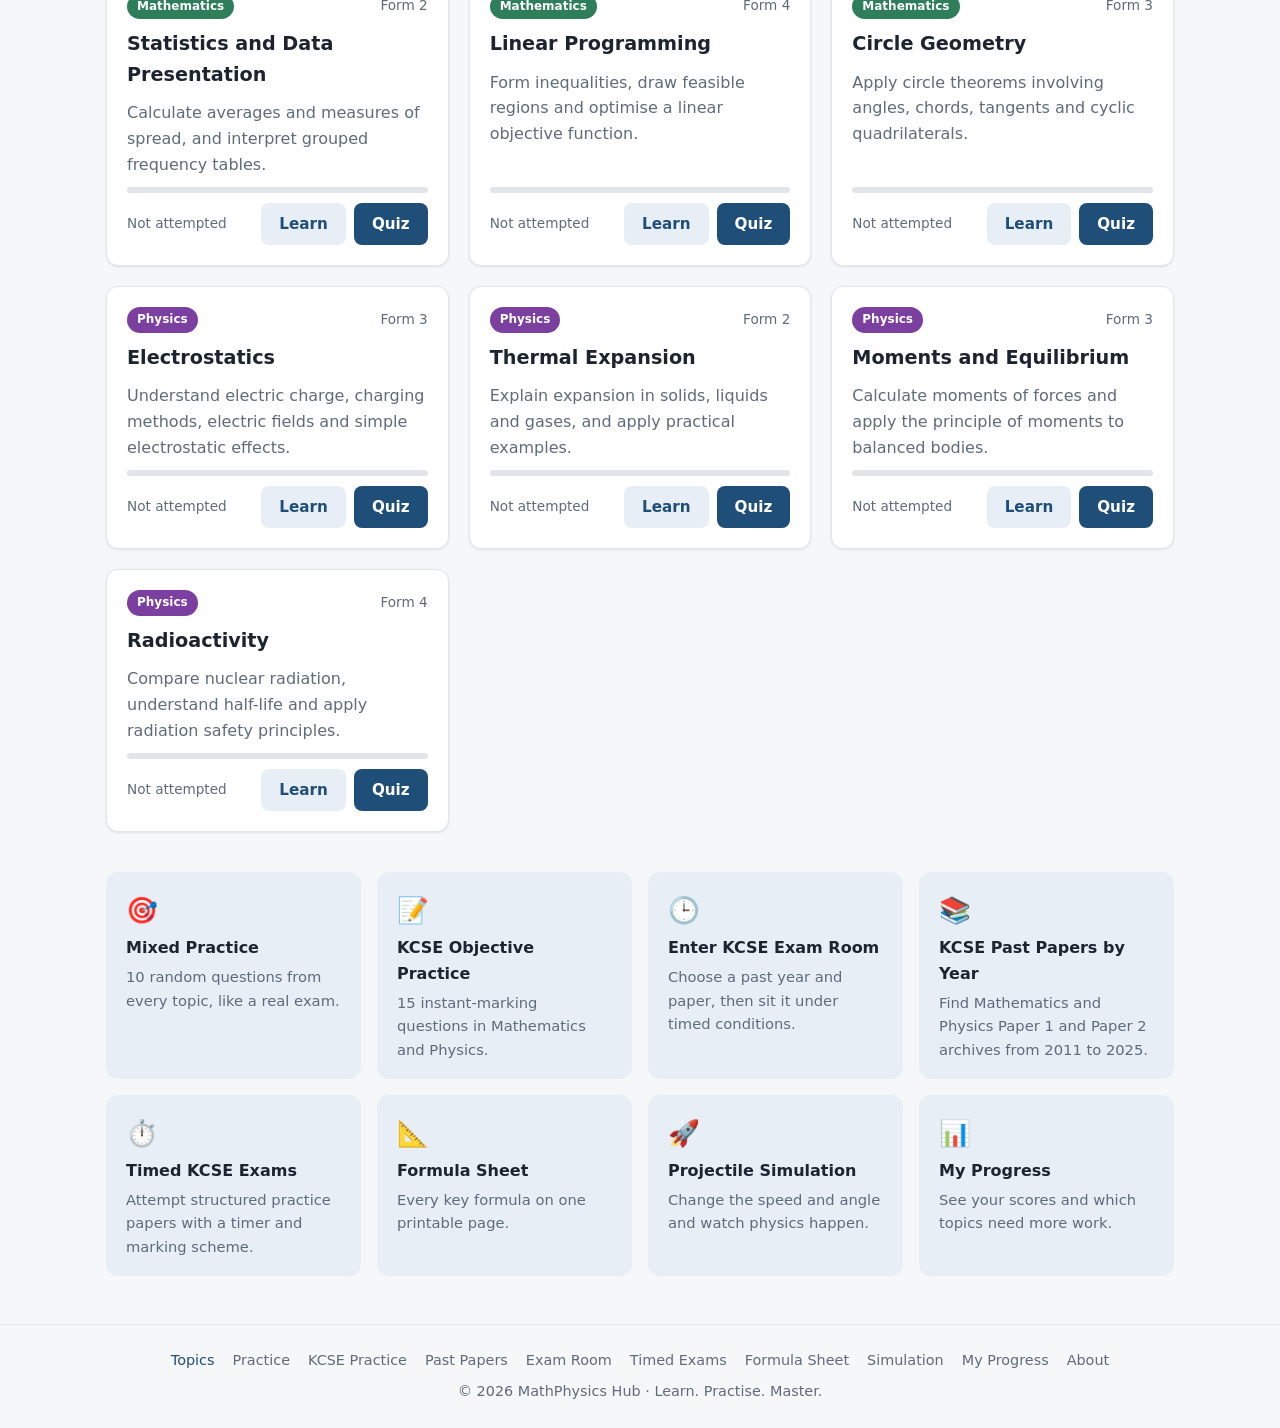
==== commit 5203a2ac: "Add direct KCSE Exam Room dashboard shortcut" ====
--- a/index.html
+++ b/index.html
@@ -16,7 +16,8 @@
 <section class="feature-row">
 <a class="feature" href="quiz.html?id=mixed"><span class="feature-icon">🎯</span><b>Mixed Practice</b><span>10 random questions from every topic, like a real exam.</span></a>
 <a class="feature" href="kcse.html"><span class="feature-icon">📝</span><b>KCSE Objective Practice</b><span>15 instant-marking questions in Mathematics and Physics.</span></a>
-<a class="feature" href="past-papers.html"><span class="feature-icon">📚</span><b>KCSE Past Papers by Year</b><span>Find Mathematics and Physics Paper 1 and Paper 2 archives from 2011 to 2025.</span></a>
+<a class="feature" href="exam-room.html"><span class="feature-icon">🕒</span><b>Enter KCSE Exam Room</b><span>Choose a past year and paper, then sit it under timed conditions.</span></a>
+      <a class="feature" href="past-papers.html"><span class="feature-icon">📚</span><b>KCSE Past Papers by Year</b><span>Find Mathematics and Physics Paper 1 and Paper 2 archives from 2011 to 2025.</span></a>
 <a class="feature" href="structured-papers.html"><span class="feature-icon">⏱️</span><b>Timed KCSE Exams</b><span>Attempt structured practice papers with a timer and marking scheme.</span></a>
 <a class="feature" href="formulas.html"><span class="feature-icon">📐</span><b>Formula Sheet</b><span>Every key formula on one printable page.</span></a>
 <a class="feature" href="simulation.html"><span class="feature-icon">🚀</span><b>Projectile Simulation</b><span>Change the speed and angle and watch physics happen.</span></a>
--- a/css/style.css
+++ b/css/style.css
@@ -609,3 +609,64 @@
  .marking-question,.exam-result-head { break-inside:avoid; box-shadow:none; }
  .marking-scheme { background:#f3f3f3; }
 }
+
+/* ---------- Year-indexed KCSE past-paper archive ---------- */
+.past-paper-tools{display:flex;align-items:center;gap:12px;flex-wrap:wrap;margin:18px 0;padding:14px;background:var(--card);border:1px solid var(--border);border-radius:var(--radius)}
+.past-paper-tools label{font-weight:700}
+.past-paper-tools select{min-width:150px;padding:9px 12px;border:1px solid var(--border);border-radius:8px;background:var(--bg);color:var(--text);font:inherit}
+.past-paper-grid{display:grid;grid-template-columns:repeat(auto-fit,minmax(235px,1fr));gap:14px;margin:16px 0 28px}
+.past-paper-card{min-width:0;padding:17px;border:1px solid var(--border);border-radius:var(--radius);background:var(--card);box-shadow:var(--shadow)}
+.past-paper-card-head{display:flex;align-items:center;justify-content:space-between;gap:10px}
+.past-paper-card-head strong{font-size:1.45rem;color:var(--primary)}
+.past-paper-card h2{font-size:1.05rem;margin:14px 0 7px}
+.past-paper-card p{min-height:42px;color:var(--muted);font-size:.9rem}
+.past-paper-actions{display:flex;flex-direction:column;align-items:flex-start;gap:10px;margin-top:14px}
+.text-link{color:var(--primary);font-weight:700;text-decoration:underline}
+
+/* ---------- KCSE past-paper exam room ---------- */
+.exam-room-main{max-width:1080px}
+.exam-room-card{background:var(--card);border:1px solid var(--border);border-radius:var(--radius);padding:clamp(18px,3vw,30px);box-shadow:var(--shadow);margin-bottom:28px}
+.exam-kicker{letter-spacing:.13em;font-size:.76rem;font-weight:800;color:var(--accent);margin-bottom:6px}
+.exam-setup-grid{display:grid;grid-template-columns:repeat(auto-fit,minmax(210px,1fr));gap:14px;margin:20px 0}
+.exam-setup-grid label,.self-mark-panel label{display:flex;flex-direction:column;gap:6px;font-weight:700}
+.exam-setup-grid input,.exam-setup-grid select,.self-mark-row input{width:100%;padding:11px 12px;border:1px solid var(--border);border-radius:8px;background:var(--bg);color:var(--text);font:inherit}
+.exam-paper-meta{display:flex;align-items:center;justify-content:space-between;gap:12px;flex-wrap:wrap;padding:14px;background:var(--primary-soft);border-radius:10px;margin:16px 0}
+.exam-paper-meta span{color:var(--muted)}
+.exam-source-panel,.exam-rules,.self-mark-panel{padding:16px;border:1px solid var(--border);border-radius:10px;margin:15px 0}
+.exam-source-panel p,.exam-rules li{color:var(--muted)}
+.exam-begin-btn{min-width:220px;margin:12px 0}
+.exam-live-top{display:flex;align-items:center;justify-content:space-between;gap:20px;padding:18px 0;flex-wrap:wrap}
+.exam-live-top h1{margin:0}
+.exam-clock-wrap{min-width:190px;text-align:center;padding:12px 18px;border-radius:12px;background:var(--primary-soft)}
+.exam-clock-large{font-size:clamp(1.8rem,4vw,2.8rem);font-variant-numeric:tabular-nums;font-weight:900;color:var(--primary)}
+.exam-clock-large.time-low{color:var(--bad)}
+.exam-progress-track{height:8px;background:var(--border);border-radius:99px;overflow:hidden;margin:8px 0 16px}
+.exam-progress-track>div{height:100%;width:100%;background:var(--accent);transition:width .5s linear}
+.exam-live-actions,.exam-finish-actions{display:flex;gap:10px;flex-wrap:wrap;margin:14px 0}
+.exam-warning{border-color:var(--accent)}
+.answer-booklet{padding:18px;background:var(--card);border:1px solid var(--border);border-radius:var(--radius);margin:20px 0}
+.answer-booklet-head{display:flex;justify-content:space-between;align-items:center;gap:15px;flex-wrap:wrap;margin-bottom:12px}
+.answer-row{display:grid;grid-template-columns:minmax(110px,155px) minmax(0,1fr);gap:14px;padding:15px 0;border-top:1px solid var(--border)}
+.answer-number,.answer-work{display:flex;flex-direction:column;gap:7px;font-weight:700}
+.answer-number input,.answer-work textarea{width:100%;padding:10px;border:1px solid var(--border);border-radius:8px;background:var(--bg);color:var(--text);font:inherit}
+.answer-work textarea{min-height:105px;resize:vertical;font-weight:400}
+.exam-submit-row{display:flex;justify-content:space-between;align-items:center;gap:12px;flex-wrap:wrap;margin:20px 0 35px}
+.exam-finish-stats{display:grid;grid-template-columns:repeat(auto-fit,minmax(145px,1fr));gap:10px;margin:18px 0}
+.exam-finish-stats>div{padding:14px;border-radius:9px;background:var(--primary-soft);display:flex;flex-direction:column;gap:5px}
+.exam-finish-stats span{color:var(--muted);font-size:.83rem}
+.exam-finish-stats strong{font-size:1.15rem;color:var(--primary)}
+.self-mark-row{display:flex;align-items:center;gap:10px;flex-wrap:wrap;margin-top:8px}
+.self-mark-row input{max-width:150px}
+.self-mark-row span{font-weight:800}
+.exam-room-page.exam-running #site-header,.exam-room-page.exam-running #site-footer{display:none}
+.exam-room-page.exam-running .exam-room-main{max-width:1120px}
+.exam-room-page.exam-running .breadcrumb{display:none}
+.small{font-size:.86rem}
+@media(max-width:650px){.answer-row{grid-template-columns:1fr}.exam-live-top{align-items:stretch}.exam-clock-wrap{width:100%}.exam-submit-row{align-items:stretch}.exam-submit-row .btn{width:100%}}
+@media print{
+  #site-header,#site-footer,.no-print,.exam-live-actions,.exam-submit-row,.exam-breadcrumb{display:none!important}
+  .exam-room-page{background:#fff!important;color:#000!important}
+  .answer-booklet,.exam-room-card{box-shadow:none;border:0;padding:0}
+  .answer-row{break-inside:avoid;border-color:#aaa}
+  .answer-number input,.answer-work textarea{background:#fff!important;color:#000!important;border:1px solid #999;min-height:70px}
+}
